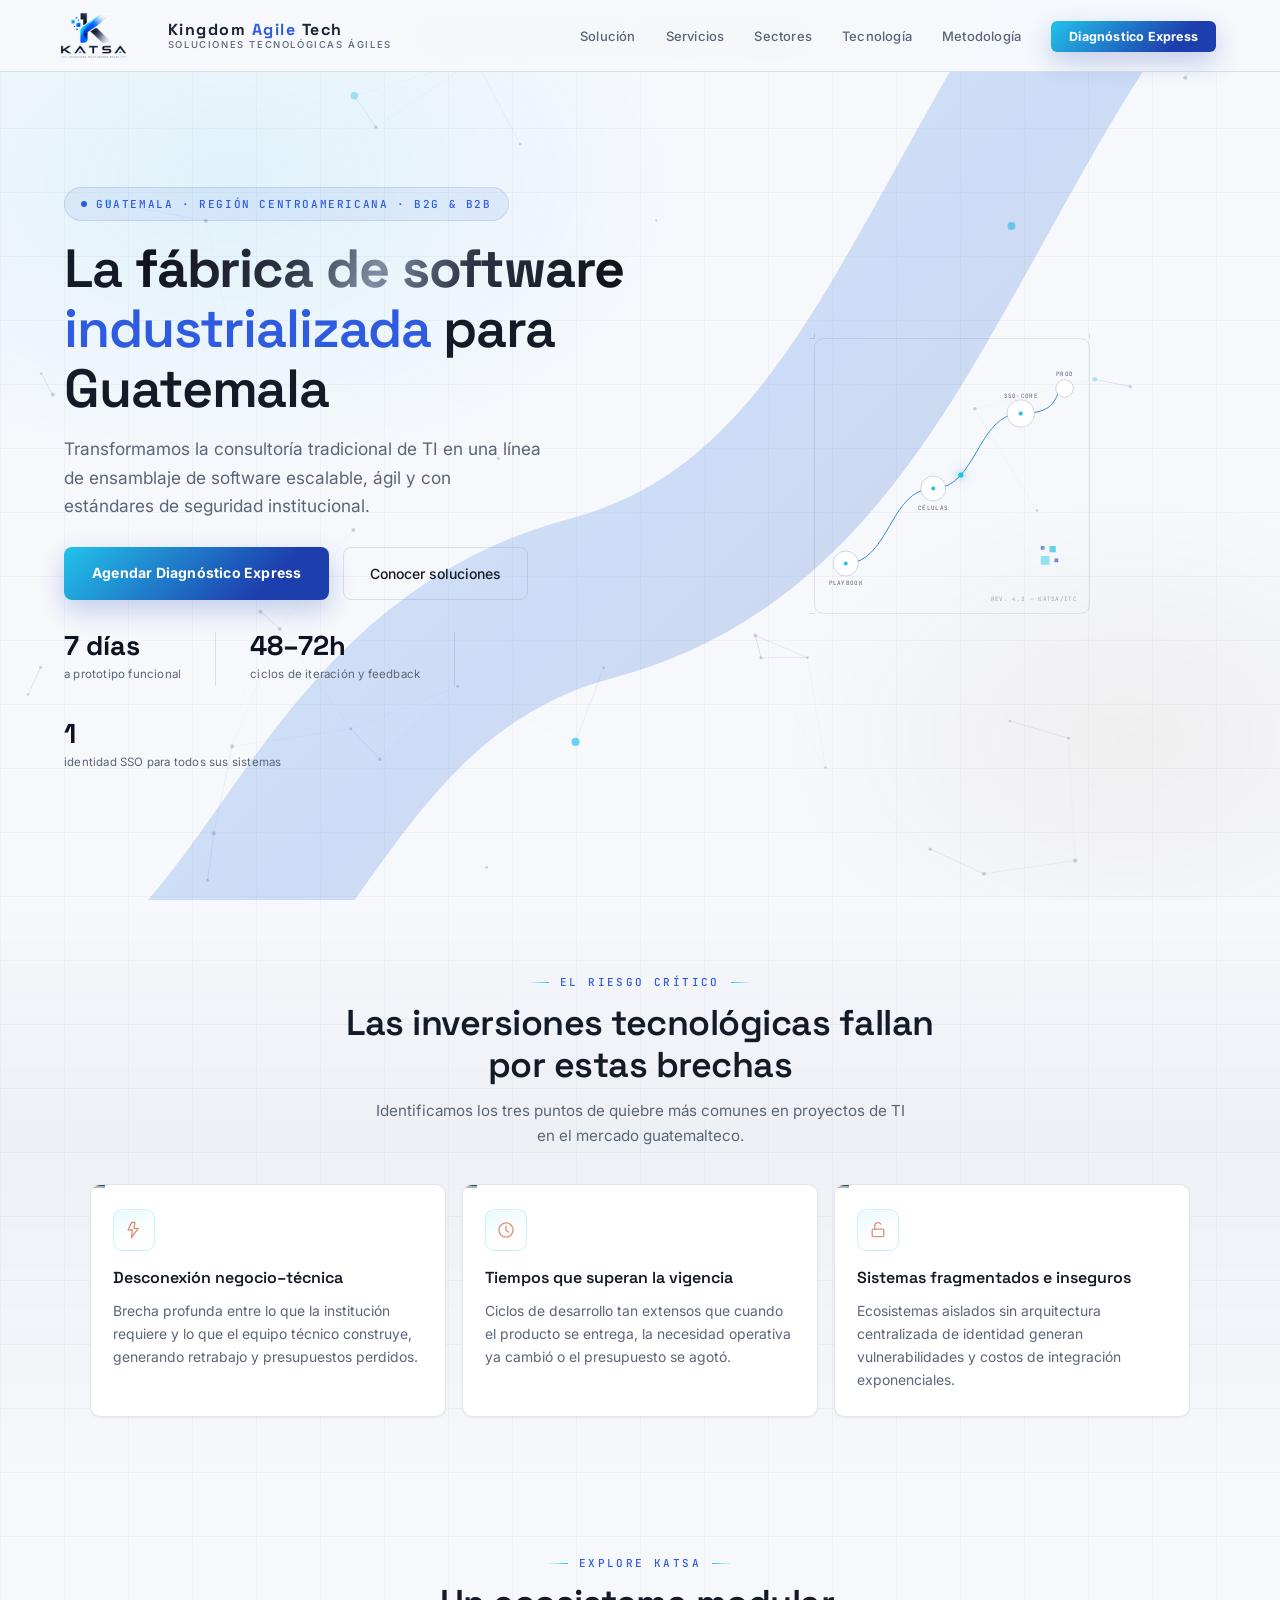
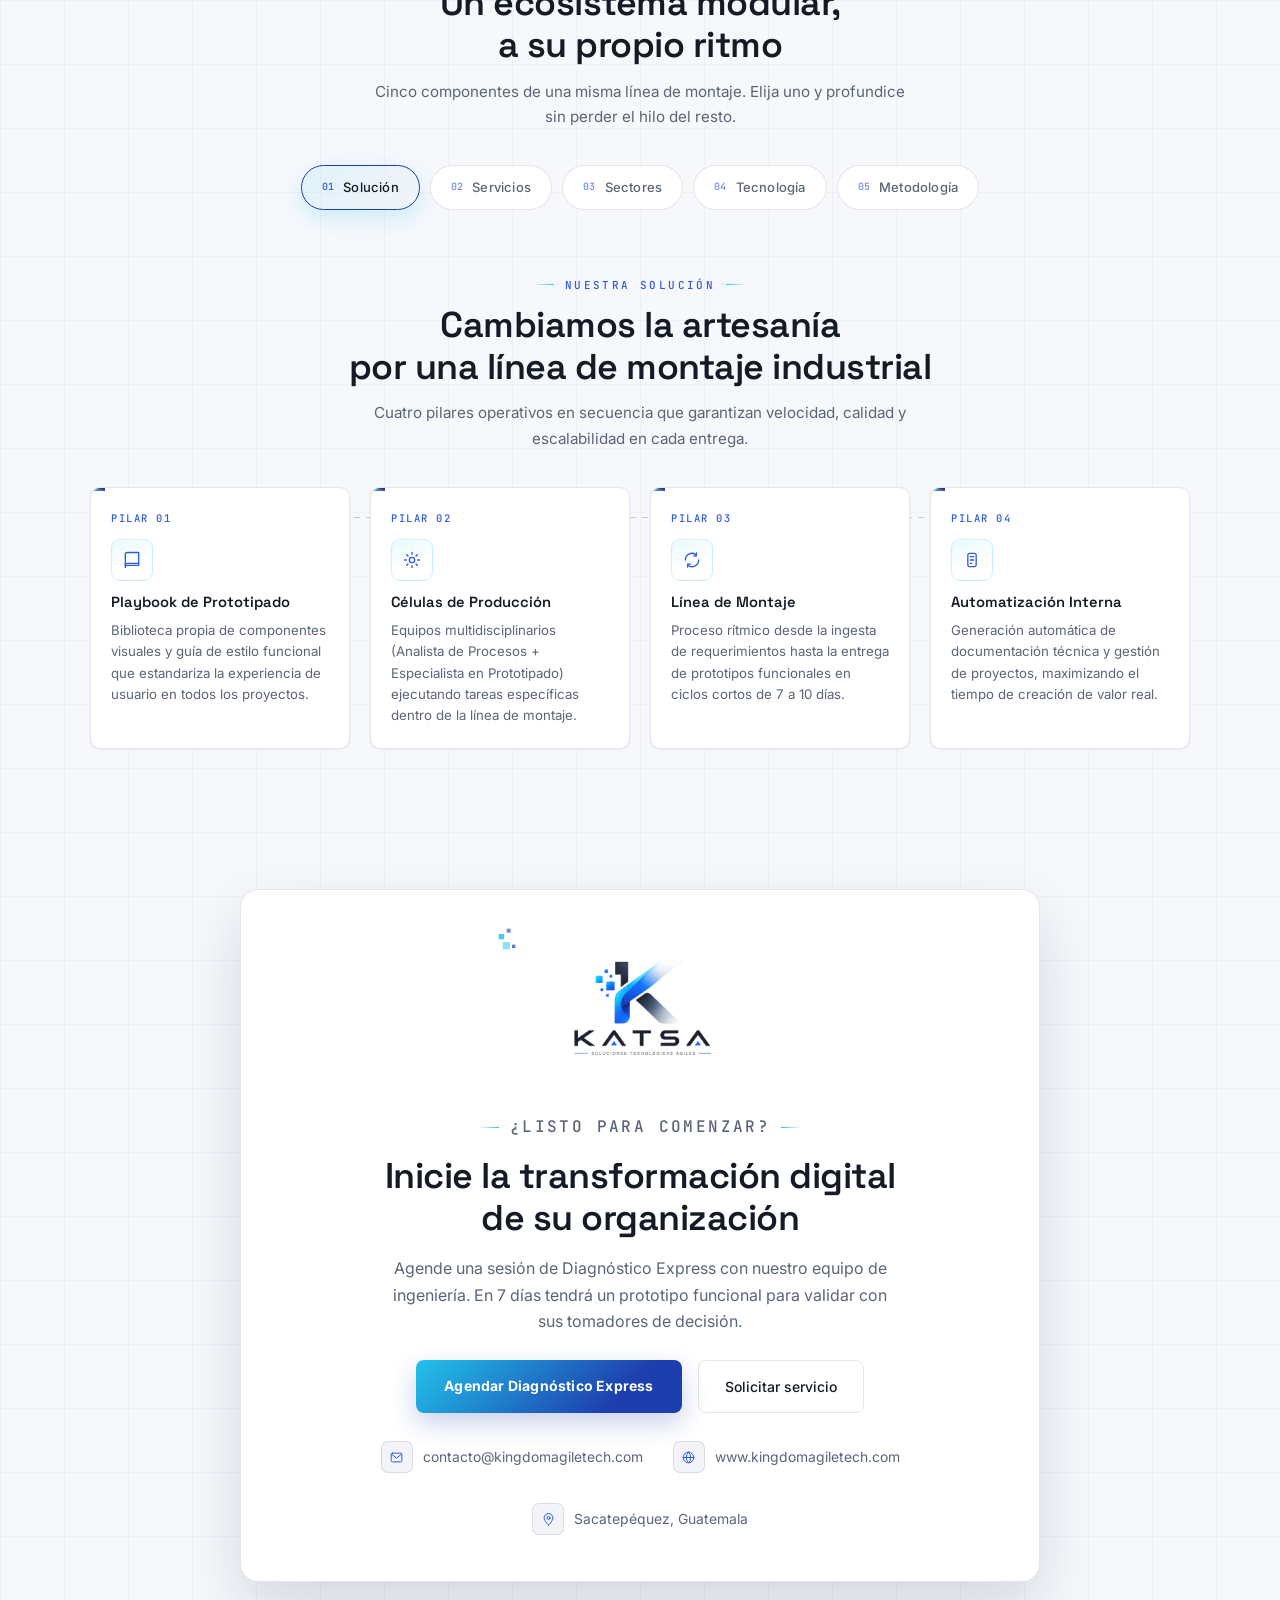
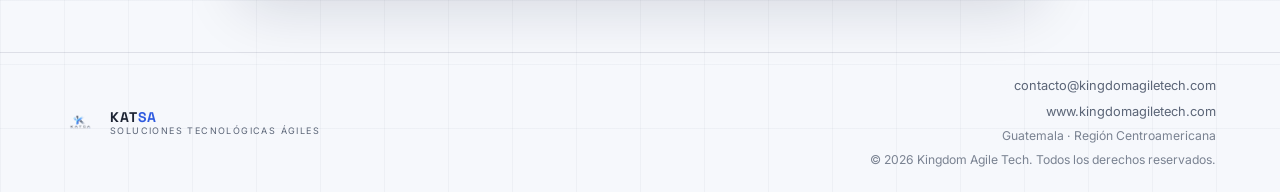
==== files (3)/index.html @ fbbf63da "Add files via upload" ====
<!DOCTYPE html>
<html lang="es">
<head>
  <meta charset="UTF-8" />
  <meta name="viewport" content="width=device-width, initial-scale=1.0" />
  <title>KATSA — Soluciones Tecnológicas Ágiles · Guatemala</title>
  <link rel="preconnect" href="https://fonts.googleapis.com" />
  <link rel="preconnect" href="https://fonts.gstatic.com" crossorigin />
  <link href="https://fonts.googleapis.com/css2?family=Space+Grotesk:wght@400;500;600;700&family=Inter:wght@300;400;500;600&family=JetBrains+Mono:wght@400;500&display=swap" rel="stylesheet" />
  <link rel="stylesheet" href="styles.css" />
</head>
<body>

<!-- ── FONDO ANIMADO (circuito / línea de montaje) ── -->
<canvas id="bg-canvas" aria-hidden="true"></canvas>
<div class="grid-spotlight" id="gridSpotlight" aria-hidden="true"></div>

<!-- ── NAV ── -->
<nav>
  <a href="#hero" class="logo-link">
    <img class="logo-img" src="Logo.png"alt="Logo KATSA">
    <div class="logo-text-block">
      <span class="logo-name">Kingdom <span>Agile </span>Tech </span></span>
      <span class="logo-sub">Soluciones Tecnológicas Ágiles</span>
    </div>
  </a>
  <button class="nav-burger" id="navBurger" aria-label="Abrir menú" aria-expanded="false" aria-controls="navList">
    <span></span><span></span><span></span>
  </button>
  <ul id="navList">
    <li><a href="#solucion" class="js-tab-link" data-panel="solucion">Solución</a></li>
    <li><a href="#servicios" class="js-tab-link" data-panel="servicios">Servicios</a></li>
    <li><a href="#sectores" class="js-tab-link" data-panel="sectores">Sectores</a></li>
    <li><a href="#tecnologia" class="js-tab-link" data-panel="tecnologia">Tecnología</a></li>
    <li><a href="#metodologia" class="js-tab-link" data-panel="metodologia">Metodología</a></li>
    <li><a href="#contacto" class="nav-cta js-open-schedule">Diagnóstico Express</a></li>
  </ul>
</nav>

<!-- ── HERO ── -->
<section id="hero">
  <svg class="hero-ribbon" viewBox="0 0 900 900" preserveAspectRatio="xMidYMid slice" aria-hidden="true">
    <defs>
      <linearGradient id="ribbonGradHero" x1="0" y1="0" x2="1" y2="1">
        <stop offset="0%" stop-color="#22c3ea"/>
        <stop offset="55%" stop-color="#2f6fe0"/>
        <stop offset="100%" stop-color="#14205c"/>
      </linearGradient>
    </defs>
    <path d="M 60 820 C 230 820 230 590 420 540 C 610 490 630 260 800 80"
          fill="none" stroke="url(#ribbonGradHero)" stroke-width="100" stroke-linecap="round"/>
  </svg>
  <div class="hero-inner">

    <div class="hero-content">
      <div class="hero-eyebrow">Guatemala · Región Centroamericana · B2G &amp; B2B</div>

      <h1>
        La <span class="metal-text silver">fábrica de software</span>
        <span class="accent">industrializada</span> para Guatemala
      </h1>

      <p class="hero-sub">
        Transformamos la consultoría tradicional de TI en una línea de
        ensamblaje de software escalable, ágil y con estándares de
        seguridad institucional.
      </p>

      <div class="hero-actions">
        <a href="#contacto" class="btn-primary js-open-schedule">Agendar Diagnóstico Express</a>
        <a href="#servicios" class="btn-secondary js-tab-link" data-panel="servicios">Conocer soluciones</a>
      </div>

      <div class="hero-stats">
        <div class="stat-item">
          <span class="stat-num">7 días</span>
          <span class="stat-label">a prototipo funcional</span>
        </div>
        <div class="stat-divider"></div>
        <div class="stat-item">
          <span class="stat-num">48–72h</span>
          <span class="stat-label">ciclos de iteración y feedback</span>
        </div>
        <div class="stat-divider"></div>
        <div class="stat-item">
          <span class="stat-num">1</span>
          <span class="stat-label">identidad SSO para todos sus sistemas</span>
        </div>
      </div>
    </div>

    <!-- Diagrama esquemático: línea de montaje, en clave de plano técnico -->
    <div class="hero-diagram" aria-hidden="true">
      <svg viewBox="0 0 480 480">
        <defs>
          <linearGradient id="lineGrad" x1="0" y1="0" x2="1" y2="1">
            <stop offset="0%" stop-color="#22c3ea"/>
            <stop offset="100%" stop-color="#1d3fae"/>
          </linearGradient>
        </defs>

        <rect class="diagram-frame" x="20" y="20" width="440" height="440" rx="14"/>
        <!-- tick marks tipo regla de plano -->
        <g class="diagram-tick">
          <line x1="20" y1="12" x2="20" y2="20"/>
          <line x1="460" y1="12" x2="460" y2="20"/>
          <line x1="12" y1="20" x2="20" y2="20"/>
          <line x1="12" y1="460" x2="20" y2="460"/>
        </g>

        <!-- ruta de ensamblaje -->
        <path class="diagram-path" d="M 70 380 C 140 380, 140 260, 210 260 S 280 140, 350 140 S 400 100, 420 100"/>

        <!-- unidad viajando por la línea de montaje -->
        <circle class="diagram-runner" r="4.2">
          <animateMotion dur="4.5s" repeatCount="indefinite"
            path="M 70 380 C 140 380, 140 260, 210 260 S 280 140, 350 140 S 400 100, 420 100" />
          <animate attributeName="opacity" values="0;1;1;0" keyTimes="0;0.06;0.9;1" dur="4.5s" repeatCount="indefinite" />
        </circle>

        <!-- nodo 1: playbook -->
        <circle class="diagram-node-ring" cx="70" cy="380" r="20"/>
        <circle class="diagram-node-dot pulse-node d1" cx="70" cy="380" r="3.2"/>
        <text class="diagram-label" x="70" y="415" text-anchor="middle">PLAYBOOK</text>

        <!-- nodo 2: células -->
        <circle class="diagram-node-ring" cx="210" cy="260" r="20"/>
        <circle class="diagram-node-dot pulse-node d2" cx="210" cy="260" r="3.2"/>
        <text class="diagram-label" x="210" y="295" text-anchor="middle">CÉLULAS</text>

        <!-- nodo 3: SSO core -->
        <circle class="diagram-node-ring" cx="350" cy="140" r="22"/>
        <circle class="diagram-node-dot pulse-node d3" cx="350" cy="140" r="3.4"/>
        <text class="diagram-label" x="350" y="115" text-anchor="middle">SSO-CORE</text>

        <!-- nodo 4: producción -->
        <circle class="diagram-node-ring" cx="420" cy="100" r="14"/>
        <text class="diagram-label" x="420" y="80" text-anchor="middle">PROD</text>

        <!-- micro grid de puntos, eco del logo -->
        <g>
          <rect x="382" y="352" width="6" height="6" fill="#1d3fae" opacity="0.55"/>
          <rect x="396" y="352" width="10" height="10" fill="#22c3ea" opacity="0.7"/>
          <rect x="382" y="368" width="14" height="14" fill="#22c3ea" opacity="0.45"/>
          <rect x="404" y="372" width="6" height="6" fill="#1d3fae" opacity="0.6"/>
        </g>

        <text class="diagram-label" x="440" y="440" text-anchor="end" style="opacity:.55">REV. 4.2 — KATSA/ITC</text>
      </svg>
    </div>

  </div>
</section>

<!-- ── PROBLEMA ── -->
<section id="problema">
  <div class="section-header">
    <p class="eyebrow">El Riesgo Crítico</p>
    <h2>Las inversiones tecnológicas fallan<br />por estas brechas</h2>
    <p class="section-desc">Identificamos los tres puntos de quiebre más comunes en proyectos de TI en el mercado guatemalteco.</p>
  </div>
  <div class="problems-grid">
    <div class="problem-card blueprint">
      <div class="icon-chip tone-alert">
        <svg viewBox="0 0 24 24" stroke-width="1.6" stroke-linecap="round" stroke-linejoin="round"><path d="M9 3 5 12h5l-1 9 8-11h-5l1-7Z"/></svg>
      </div>
      <h3>Desconexión negocio–técnica</h3>
      <p>Brecha profunda entre lo que la institución requiere y lo que el equipo técnico construye, generando retrabajo y presupuestos perdidos.</p>
    </div>
    <div class="problem-card blueprint">
      <div class="icon-chip tone-alert">
        <svg viewBox="0 0 24 24" stroke-width="1.6" stroke-linecap="round" stroke-linejoin="round"><circle cx="12" cy="12" r="8.5"/><path d="M12 7.5v5l3.2 2"/></svg>
      </div>
      <h3>Tiempos que superan la vigencia</h3>
      <p>Ciclos de desarrollo tan extensos que cuando el producto se entrega, la necesidad operativa ya cambió o el presupuesto se agotó.</p>
    </div>
    <div class="problem-card blueprint">
      <div class="icon-chip tone-alert">
        <svg viewBox="0 0 24 24" stroke-width="1.6" stroke-linecap="round" stroke-linejoin="round"><rect x="5" y="11" width="14" height="9" rx="1.6"/><path d="M8 11V7.5A4 4 0 0 1 15.3 5"/></svg>
      </div>
      <h3>Sistemas fragmentados e inseguros</h3>
      <p>Ecosistemas aislados sin arquitectura centralizada de identidad generan vulnerabilidades y costos de integración exponenciales.</p>
    </div>
  </div>
</section>

<!-- ── EXPLORAR (sistema de pestañas) ── -->
<section id="explorar" class="tabs-wrapper">
  <div class="section-header">
    <p class="eyebrow">Explore KATSA</p>
    <h2>Un ecosistema modular,<br />a su propio ritmo</h2>
    <p class="section-desc">Cinco componentes de una misma línea de montaje. Elija uno y profundice sin perder el hilo del resto.</p>
  </div>

  <div class="tabs-nav" role="tablist" aria-label="Secciones de la solución">
    <button class="tab-btn is-active" role="tab" aria-selected="true" aria-controls="solucion" data-panel="solucion">
      <span class="tab-btn-index">01</span>Solución
    </button>
    <button class="tab-btn" role="tab" aria-selected="false" aria-controls="servicios" data-panel="servicios">
      <span class="tab-btn-index">02</span>Servicios
    </button>
    <button class="tab-btn" role="tab" aria-selected="false" aria-controls="sectores" data-panel="sectores">
      <span class="tab-btn-index">03</span>Sectores
    </button>
    <button class="tab-btn" role="tab" aria-selected="false" aria-controls="tecnologia" data-panel="tecnologia">
      <span class="tab-btn-index">04</span>Tecnología
    </button>
    <button class="tab-btn" role="tab" aria-selected="false" aria-controls="metodologia" data-panel="metodologia">
      <span class="tab-btn-index">05</span>Metodología
    </button>
  </div>

  <div class="build-bar" id="buildBar" aria-hidden="true"><span></span></div>

  <div class="tabs-panels">

  <!-- ── SOLUCIÓN ── -->
  <div id="solucion" class="tab-panel is-active" role="tabpanel" aria-labelledby="solucion" tabindex="0">
  <div class="section-header">
    <p class="eyebrow">Nuestra Solución</p>
    <h2>Cambiamos la artesanía<br />por una línea de montaje industrial</h2>
    <p class="section-desc">Cuatro pilares operativos en secuencia que garantizan velocidad, calidad y escalabilidad en cada entrega.</p>
  </div>
  <div class="assembly-container">
    <div class="assembly-track">
      <div class="pillar-card blueprint stagger-card">
        <div class="pillar-num">Pilar 01</div>
        <div class="icon-chip">
          <svg viewBox="0 0 24 24" stroke-width="1.6" stroke-linecap="round" stroke-linejoin="round"><path d="M4 5.5A2.5 2.5 0 0 1 6.5 3H20v15.5H6.5A2.5 2.5 0 0 0 4 21V5.5Z"/><path d="M4 18.5A2.5 2.5 0 0 1 6.5 16H20"/></svg>
        </div>
        <h3>Playbook de Prototipado</h3>
        <p>Biblioteca propia de componentes visuales y guía de estilo funcional que estandariza la experiencia de usuario en todos los proyectos.</p>
      </div>
      <div class="pillar-card blueprint stagger-card">
        <div class="pillar-num">Pilar 02</div>
        <div class="icon-chip">
          <svg viewBox="0 0 24 24" stroke-width="1.6" stroke-linecap="round" stroke-linejoin="round"><circle cx="12" cy="12" r="3.2"/><path d="M12 3v2.2M12 18.8V21M21 12h-2.2M5.2 12H3M18.4 5.6l-1.55 1.55M7.15 16.85 5.6 18.4M18.4 18.4l-1.55-1.55M7.15 7.15 5.6 5.6"/></svg>
        </div>
        <h3>Células de Producción</h3>
        <p>Equipos multidisciplinarios (Analista de Procesos + Especialista en Prototipado) ejecutando tareas específicas dentro de la línea de montaje.</p>
      </div>
      <div class="pillar-card blueprint stagger-card">
        <div class="pillar-num">Pilar 03</div>
        <div class="icon-chip">
          <svg viewBox="0 0 24 24" stroke-width="1.6" stroke-linecap="round" stroke-linejoin="round"><path d="M4 12a8 8 0 0 1 13.3-6M20 12a8 8 0 0 1-13.3 6"/><path d="M17.3 3.5v3.5H14M6.7 20.5V17H10"/></svg>
        </div>
        <h3>Línea de Montaje</h3>
        <p>Proceso rítmico desde la ingesta de requerimientos hasta la entrega de prototipos funcionales en ciclos cortos de 7 a 10 días.</p>
      </div>
      <div class="pillar-card blueprint stagger-card">
        <div class="pillar-num">Pilar 04</div>
        <div class="icon-chip">
          <svg viewBox="0 0 24 24" stroke-width="1.6" stroke-linecap="round" stroke-linejoin="round"><rect x="7" y="4" width="10" height="16" rx="2"/><path d="M10 8h4M10 12h4M10 16h1.5"/></svg>
        </div>
        <h3>Automatización Interna</h3>
        <p>Generación automática de documentación técnica y gestión de proyectos, maximizando el tiempo de creación de valor real.</p>
      </div>
    </div>
  </div>
  </div><!-- /#solucion -->

  <!-- ── SERVICIOS ── -->
  <div id="servicios" class="tab-panel" role="tabpanel" aria-labelledby="servicios" tabindex="0" hidden>
  <div class="section-header">
    <p class="eyebrow">Catálogo MVP</p>
    <h2>Servicios modulares<br />listos para desplegar</h2>
    <p class="section-desc">Cuatro ofertas de alto impacto, diseñadas para generar valor medible desde la primera semana de colaboración.</p>
  </div>
  <div class="services-grid">
    <div class="service-card blueprint stagger-card">
      <div class="icon-chip">
        <svg viewBox="0 0 24 24" stroke-width="1.6" stroke-linecap="round" stroke-linejoin="round"><circle cx="12" cy="12" r="8.5"/><circle cx="12" cy="12" r="4.2"/><circle cx="12" cy="12" r=".6" fill="currentColor"/></svg>
      </div>
      <h3>Diagnóstico Express</h3>
      <p>Prototipo interactivo y clicable en una semana para validación de stakeholders, antes de comprometer presupuestos significativos.</p>
      <span class="service-tag">7 días</span>
    </div>
    <div class="service-card blueprint stagger-card">
      <div class="icon-chip">
        <svg viewBox="0 0 24 24" stroke-width="1.6" stroke-linecap="round" stroke-linejoin="round"><path d="M4 7h11l-2.5-2.5M4 7l2.5 2.5"/><path d="M20 17H9l2.5 2.5M20 17l-2.5-2.5"/></svg>
      </div>
      <h3>Automatización de Flujos</h3>
      <p>Digitalización de procesos críticos de aprobación y captura de datos. Web y Móvil con capacidad Offline-first para entornos de conectividad limitada.</p>
      <span class="service-tag">Web &amp; Móvil</span>
    </div>
    <div class="service-card blueprint stagger-card">
      <div class="icon-chip">
        <svg viewBox="0 0 24 24" stroke-width="1.6" stroke-linecap="round" stroke-linejoin="round"><rect x="5" y="11" width="14" height="9" rx="1.6"/><path d="M8 11V7.5a4 4 0 0 1 8 0V11"/></svg>
      </div>
      <h3>SSO-as-a-Service</h3>
      <p>Infraestructura de identidad centralizada mediante Keycloak u OpenIddict. Un único punto de autenticación para todos sus sistemas y aplicaciones.</p>
      <span class="service-tag">Seguridad</span>
    </div>
    <div class="service-card blueprint stagger-card">
      <div class="icon-chip">
        <svg viewBox="0 0 24 24" stroke-width="1.6" stroke-linecap="round" stroke-linejoin="round"><path d="M4 20V10l8-5 8 5v10"/><path d="M4 20h16M9 20v-6h6v6"/></svg>
      </div>
      <h3>Células de Desarrollo Continuo</h3>
      <p>El brazo de innovación externo de su organización. Equipos dedicados para evolución tecnológica continua, sin la carga de nómina fija de IT.</p>
      <span class="service-tag">Suscripción</span>
    </div>
  </div>
  </div><!-- /#servicios -->

  <!-- ── SECTORES ── -->
  <div id="sectores" class="tab-panel" role="tabpanel" aria-labelledby="sectores" tabindex="0" hidden>
  <div class="section-header">
    <p class="eyebrow">Adaptabilidad Estratégica</p>
    <h2>Soluciones B2G y B2B</h2>
    <p class="section-desc">Dos modelos diferenciados para atender con precisión las necesidades del sector gobierno y del sector privado.</p>
  </div>
  <div class="sectores-grid">
    <div class="sector-card gobierno blueprint stagger-card">
      <div class="sector-label">Sector Gobierno · B2G</div>
      <h3>Modernización institucional y transparencia</h3>
      <div class="sector-item"><div class="sector-dot"></div><div><strong>Enfoque</strong><span>Transparencia, auditabilidad y solidez institucional en cada entregable.</span></div></div>
      <div class="sector-item"><div class="sector-dot"></div><div><strong>Entregables</strong><span>Formulación técnica de TDRs y proyectos cerrados que superan auditorías.</span></div></div>
      <div class="sector-item"><div class="sector-dot"></div><div><strong>Garantía</strong><span>Trazabilidad completa e independencia de sistemas legados.</span></div></div>
      <div class="sector-item"><div class="sector-dot"></div><div><strong>Impacto</strong><span>Reducción de riesgos de auditoría y certeza en la ejecución presupuestaria.</span></div></div>
    </div>
    <div class="sector-card privado blueprint stagger-card">
      <div class="sector-label">Sector Privado · B2B</div>
      <h3>Eficiencia operativa y retorno de inversión</h3>
      <div class="sector-item"><div class="sector-dot"></div><div><strong>Enfoque</strong><span>ROI medible, velocidad de entrega y eficiencia operativa continua.</span></div></div>
      <div class="sector-item"><div class="sector-dot"></div><div><strong>Modelo</strong><span>Suscripción mensual que actúa como brazo de innovación tecnológica externa.</span></div></div>
      <div class="sector-item"><div class="sector-dot"></div><div><strong>Garantía</strong><span>Iteraciones y feedback continuo cada 48 a 72 horas.</span></div></div>
      <div class="sector-item"><div class="sector-dot"></div><div><strong>Impacto</strong><span>Automatización constante de procesos críticos sin carga de IT interno.</span></div></div>
    </div>
  </div>
  </div><!-- /#sectores -->

  <!-- ── TECNOLOGÍA ── -->
  <div id="tecnologia" class="tab-panel" role="tabpanel" aria-labelledby="tecnologia" tabindex="0" hidden>
  <div class="tech-wrapper">
    <div class="tech-content stagger-card">
      <p class="eyebrow">Diferenciador Técnico</p>
      <h2>Seguridad e identidad<br />de nivel institucional</h2>
      <p>Dominio especializado en <strong>Keycloak</strong> y <strong>OpenIddict</strong> para orquestar arquitecturas de autenticación y autorización unificadas. Integramos ecosistemas fragmentados bajo un único punto de control.</p>
      <div class="tech-features">
        <div class="tech-feature stagger-card">
          <div class="tech-feature-icon"><svg viewBox="0 0 24 24" stroke-width="1.6" stroke-linecap="round" stroke-linejoin="round"><path d="M12 3 4.5 6v6c0 5 3.2 8.3 7.5 9 4.3-.7 7.5-4 7.5-9V6L12 3Z"/></svg></div>
          <div class="tech-feature-text"><strong>Single Sign-On Centralizado</strong><span>Un usuario, una identidad para todos los sistemas de su organización.</span></div>
        </div>
        <div class="tech-feature stagger-card">
          <div class="tech-feature-icon"><svg viewBox="0 0 24 24" stroke-width="1.6" stroke-linecap="round" stroke-linejoin="round"><path d="M7 3.5h10v17H7z"/><path d="M9.5 3.5V2h5v1.5M9 9l2 2 4-4"/></svg></div>
          <div class="tech-feature-text"><strong>Cumplimiento normativo</strong><span>Arquitecturas que cumplen con normas de ciberseguridad del sector público guatemalteco.</span></div>
        </div>
        <div class="tech-feature stagger-card">
          <div class="tech-feature-icon"><svg viewBox="0 0 24 24" stroke-width="1.6" stroke-linecap="round" stroke-linejoin="round"><path d="M9 7 4 12l5 5M15 7l5 5-5 5"/></svg></div>
          <div class="tech-feature-text"><strong>Integración de sistemas legados</strong><span>Conectamos sus aplicaciones existentes sin migración completa.</span></div>
        </div>
        <div class="tech-feature stagger-card">
          <div class="tech-feature-icon"><svg viewBox="0 0 24 24" stroke-width="1.6" stroke-linecap="round" stroke-linejoin="round"><path d="M4 20V4M4 20h16"/><rect x="7" y="12" width="3" height="8"/><rect x="12.5" y="8" width="3" height="12"/><rect x="18" y="15" width="3" height="5"/></svg></div>
          <div class="tech-feature-text"><strong>Auditoría y trazabilidad</strong><span>Registro completo de accesos para reportes institucionales y de cumplimiento.</span></div>
        </div>
      </div>
    </div>
    <div class="sso-diagram stagger-card">
      <div class="sso-center">SSO<br />Core</div>
      <div class="sso-nodes">
        <div class="sso-node"><div class="sso-node-dot"></div>Portal Web</div>
        <div class="sso-node"><div class="sso-node-dot"></div>App Móvil</div>
        <div class="sso-node" style="--dot-color:var(--bronze)"><div class="sso-node-dot" style="background:var(--bronze)"></div>Sistema ERP</div>
        <div class="sso-node"><div class="sso-node-dot"></div>API Interna</div>
        <div class="sso-node"><div class="sso-node-dot" style="background:var(--bronze)"></div>Gov Services</div>
        <div class="sso-node"><div class="sso-node-dot"></div>Reportería</div>
      </div>
    </div>
  </div>
  </div>

  <!-- ── METODOLOGÍA (roadmap) ── -->
  <div id="metodologia" class="tab-panel" role="tabpanel" aria-labelledby="metodologia" tabindex="0" hidden>
  <div class="section-header">
    <p class="eyebrow">Metodología de Acompañamiento</p>
    <h2>De la visión al despliegue<br />en tres fases auditables</h2>
    <p class="section-desc">Cada fase entrega artefactos concretos y verificables. Su organización siempre sabe en qué punto estamos.</p>
  </div>
  <div class="roadmap-track">
    <div class="phase-card blueprint stagger-card">
      <div class="phase-num">1</div>
      <h3>Cimentación</h3>
      <ul>
        <li>Definición de arquitectura base</li>
        <li>Playbook v1.0</li>
        <li>Prototipo funcional inicial</li>
        <li>Configuración SSO Core</li>
      </ul>
    </div>
    <div class="phase-card blueprint stagger-card">
      <div class="phase-num">2</div>
      <h3>Ejecución Ágil</h3>
      <ul>
        <li>Sprints de 2 semanas</li>
        <li>Entregables funcionales auditables</li>
        <li>Iteraciones cada 48–72 horas</li>
        <li>Validación con stakeholders</li>
      </ul>
    </div>
    <div class="phase-card blueprint stagger-card">
      <div class="phase-num">3</div>
      <h3>Estabilización y Despliegue</h3>
      <ul>
        <li>Pruebas QA certificadas</li>
        <li>Documentación técnica de TDRs</li>
        <li>Pase a producción supervisado</li>
        <li>Transferencia de conocimiento</li>
      </ul>
    </div>
  </div>
  </div><!-- /#metodologia -->

  </div><!-- /.tabs-panels -->
</section><!-- /#explorar -->

<!-- ── CTA ── -->
<section id="contacto">
  <div class="cta-box blueprint">
    <div class="cta-logo-wrap">
      <img class="cta-logo" src="Logo.png" alt="KATSA" />
      <svg class="cta-pixels" viewBox="0 0 60 60" aria-hidden="true">
        <rect x="4" y="18" width="8" height="8" fill="#22c3ea" opacity="0.85"/>
        <rect x="16" y="10" width="6" height="6" fill="#1d3fae" opacity="0.6"/>
        <rect x="10" y="30" width="11" height="11" fill="#22c3ea" opacity="0.5"/>
        <rect x="24" y="34" width="5" height="5" fill="#1d3fae" opacity="0.7"/>
      </svg>
    </div>
    <p class="eyebrow" style="margin-bottom:14px;">¿Listo para comenzar?</p>
    <h2>Inicie la transformación digital<br />de su organización</h2>
    <p>Agende una sesión de Diagnóstico Express con nuestro equipo de ingeniería. En 7 días tendrá un prototipo funcional para validar con sus tomadores de decisión.</p>
    <div class="cta-actions">
      <a href="#contacto" class="btn-primary js-open-schedule">Agendar Diagnóstico Express</a>
      <a href="#contacto" class="btn-secondary js-open-schedule">Solicitar servicio</a>
    </div>
    <div class="contact-info">
      <div class="contact-item">
        <div class="contact-icon"><svg viewBox="0 0 24 24" stroke-width="1.6" stroke-linecap="round" stroke-linejoin="round"><rect x="3.5" y="5" width="17" height="14" rx="2"/><path d="m4 6.5 8 6.5 8-6.5"/></svg></div>
        <a href="mailto:contacto@kingdomagiletech.com">contacto@kingdomagiletech.com</a>
      </div>
      <div class="contact-item">
        <div class="contact-icon"><svg viewBox="0 0 24 24" stroke-width="1.6" stroke-linecap="round" stroke-linejoin="round"><circle cx="12" cy="12" r="8.5"/><path d="M3.5 12h17M12 3.5c2.2 2.3 3.4 5.3 3.4 8.5s-1.2 6.2-3.4 8.5c-2.2-2.3-3.4-5.3-3.4-8.5S9.8 5.8 12 3.5Z"/></svg></div>
        <a href="https://www.kingdomagiletech.com" target="_blank">www.kingdomagiletech.com</a>
      </div>
      <div class="contact-item">
        <div class="contact-icon"><svg viewBox="0 0 24 24" stroke-width="1.6" stroke-linecap="round" stroke-linejoin="round"><path d="M12 21s7-6.4 7-11.5A7 7 0 0 0 5 9.5C5 14.6 12 21 12 21Z"/><circle cx="12" cy="9.5" r="2.4"/></svg></div>
        <span>Sacatepéquez, Guatemala</span>
      </div>
    </div>
  </div>
</section>

<!-- ── SERVICE SCHEDULING MODAL ── -->
<div class="schedule-modal" id="scheduleModal" aria-hidden="true">
  <div class="schedule-dialog" role="dialog" aria-modal="true" aria-labelledby="scheduleTitle">
    <button type="button" class="schedule-close" id="scheduleClose" aria-label="Cerrar formulario">&times;</button>

    <div class="schedule-kicker">Agendamiento de servicio</div>
    <h2 id="scheduleTitle">Programe una sesión con KATSA</h2>
    <p class="schedule-subtitle">Complete sus datos, seleccione el servicio que necesita y el día y hora de su preferencia.</p>

    <form id="scheduleForm">
      <div class="schedule-grid">
        <div class="schedule-field full">
          <label for="scheduleName">Nombre completo</label>
          <input type="text" id="scheduleName" name="name" placeholder="Ej. Juan Pérez" autocomplete="name" required>
        </div>

        <div class="schedule-field">
          <label for="scheduleEmail">Correo electrónico</label>
          <input type="email" id="scheduleEmail" name="email" placeholder="nombre@empresa.com" autocomplete="email" required>
        </div>

        <div class="schedule-field">
          <label for="schedulePhone">Número de teléfono</label>
          <input type="tel" id="schedulePhone" name="phone" placeholder="+502 0000-0000" autocomplete="tel" required>
        </div>

        <div class="schedule-field full">
          <label for="scheduleService">Servicio requerido</label>
          <select id="scheduleService" name="service" required>
            <option value="" selected disabled>Seleccione un servicio</option>
            <option value="Diagnóstico Express">Diagnóstico Express</option>
            <option value="Automatización de Flujos">Automatización de Flujos</option>
            <option value="SSO-as-a-Service">SSO-as-a-Service</option>
            <option value="Células de Desarrollo Continuo">Células de Desarrollo Continuo</option>
          </select>
        </div>

        <div class="schedule-field">
          <label for="scheduleDate">Fecha del servicio</label>
          <input type="date" id="scheduleDate" name="date" required>
        </div>

        <div class="schedule-field">
          <label for="scheduleTime">Hora preferida</label>
          <input type="time" id="scheduleTime" name="time" min="08:00" max="18:00" required>
        </div>
      </div>

      <div class="schedule-note">Horario de referencia: lunes a viernes, de 8:00 a. m. a 6:00 p. m. La solicitud queda sujeta a confirmación del equipo.</div>

      <div class="schedule-actions">
        <button type="button" class="schedule-cancel" id="scheduleCancel">Cancelar</button>
        <button type="submit" class="schedule-submit">Solicitar agendamiento</button>
      </div>

      <div class="schedule-success" id="scheduleSuccess" role="status"></div>
    </form>
  </div>
</div>


<!-- ── FOOTER ── -->
<footer>
  <div class="footer-left">
    <img class="footer-logo" src="Logo.png" alt="KATSA" />
    <div class="footer-text">
      <span class="footer-name">KAT<span>SA</span></span>
      <span class="footer-sub">Soluciones Tecnológicas Ágiles</span>
    </div>
  </div>
  <div class="footer-center">
    <nav class="footer-nav">
      <a href="#solucion" class="js-tab-link" data-panel="solucion">Solución</a>
      <a href="#servicios" class="js-tab-link" data-panel="servicios">Servicios</a>
      <a href="#sectores" class="js-tab-link" data-panel="sectores">Sectores</a>
      <a href="#tecnologia" class="js-tab-link" data-panel="tecnologia">Tecnología</a>
      <a href="#metodologia" class="js-tab-link" data-panel="metodologia">Metodología</a>
    </nav>
  </div>
  <div class="footer-right">
    <a href="mailto:contacto@kingdomagiletech.com">contacto@kingdomagiletech.com</a>
    <a href="https://www.kingdomagiletech.com" target="_blank">www.kingdomagiletech.com</a>
    <p>Guatemala · Región Centroamericana</p>
    <p>&copy; 2026 Kingdom Agile Tech. Todos los derechos reservados.</p>
  </div>
</footer>

<script>
(function () {
  const modal = document.getElementById('scheduleModal');
  const form = document.getElementById('scheduleForm');
  const closeBtn = document.getElementById('scheduleClose');
  const cancelBtn = document.getElementById('scheduleCancel');
  const success = document.getElementById('scheduleSuccess');
  const dateInput = document.getElementById('scheduleDate');
  const openButtons = document.querySelectorAll('.js-open-schedule');

  if (!modal || !form) return;

  function todayISO() {
    const now = new Date();
    const offset = now.getTimezoneOffset();
    return new Date(now.getTime() - offset * 60000).toISOString().slice(0, 10);
  }

  dateInput.min = todayISO();

  function openModal() {
    modal.classList.add('is-open');
    modal.setAttribute('aria-hidden', 'false');
    document.body.classList.add('modal-open');
    success.style.display = 'none';
    success.innerHTML = '';
    setTimeout(() => document.getElementById('scheduleName').focus(), 50);
  }

  function closeModal() {
    modal.classList.remove('is-open');
    modal.setAttribute('aria-hidden', 'true');
    document.body.classList.remove('modal-open');
  }

  openButtons.forEach(button => {
    button.addEventListener('click', function (event) {
      event.preventDefault();
      openModal();
    });
  });

  closeBtn.addEventListener('click', closeModal);
  cancelBtn.addEventListener('click', closeModal);

  modal.addEventListener('click', function (event) {
    if (event.target === modal) closeModal();
  });

  document.addEventListener('keydown', function (event) {
    if (event.key === 'Escape' && modal.classList.contains('is-open')) closeModal();
  });

  form.addEventListener('submit', function (event) {
    event.preventDefault();
    if (!form.checkValidity()) { form.reportValidity(); return; }

    const data = new FormData(form);
    const name = data.get('name');
    const service = data.get('service');
    const date = new Date(data.get('date') + 'T00:00:00');
    const formattedDate = date.toLocaleDateString('es-GT', {
      weekday: 'long', year: 'numeric', month: 'long', day: 'numeric'
    });

    success.innerHTML = '<strong>Solicitud recibida.</strong><br>' +
      'Gracias, ' + name + '. Registramos su solicitud para <strong>' + service +
      '</strong> el <strong>' + formattedDate + '</strong> a las <strong>' +
      data.get('time') + '</strong>. El equipo deberá confirmar la disponibilidad.';
    success.style.display = 'block';
    form.reset();
    dateInput.min = todayISO();
  });
})();
</script>

<!-- ── SISTEMA DE PESTAÑAS ── -->
<script>
(function () {
  const panels   = document.querySelectorAll('.tab-panel');
  const tabBtns  = document.querySelectorAll('.tabs-nav .tab-btn');
  const tabLinks = document.querySelectorAll('.js-tab-link');
  const explorar = document.getElementById('explorar');
  const burger   = document.getElementById('navBurger');
  const navList  = document.getElementById('navList');
  const buildBar = document.getElementById('buildBar');

  const validPanels = new Set(Array.from(panels).map(p => p.id));
  let firstRun = true;

  function activate(panelId, opts) {
    opts = opts || {};
    if (!validPanels.has(panelId)) return;

    panels.forEach(panel => {
      const isTarget = panel.id === panelId;
      panel.hidden = !isTarget;
      panel.classList.toggle('is-active', isTarget);
    });

    tabBtns.forEach(btn => {
      const isTarget = btn.dataset.panel === panelId;
      btn.classList.toggle('is-active', isTarget);
      btn.setAttribute('aria-selected', isTarget ? 'true' : 'false');
    });

    tabLinks.forEach(link => link.classList.toggle('is-active', link.dataset.panel === panelId));

    if (history.replaceState) {
      history.replaceState(null, '', '#' + panelId);
    }

    if (buildBar && !firstRun) {
      buildBar.classList.remove('is-running');
      void buildBar.offsetWidth; // reflow para reiniciar la animación
      buildBar.classList.add('is-running');
      setTimeout(() => buildBar.classList.remove('is-running'), 600);
    }
    firstRun = false;

    if (opts.scroll !== false && explorar) {
      const navH = 90;
      const top = explorar.getBoundingClientRect().top + window.pageYOffset - navH;
      window.scrollTo({ top, behavior: 'smooth' });
    }

    if (navList && navList.classList.contains('is-open')) closeMenu();
  }

  tabBtns.forEach(btn => {
    btn.addEventListener('click', () => activate(btn.dataset.panel, { scroll: false }));
  });

  tabLinks.forEach(link => {
    link.addEventListener('click', (e) => {
      e.preventDefault();
      activate(link.dataset.panel);
    });
  });

  // deep-link inicial (ej. sitio.com/#servicios)
  const initial = (location.hash || '').replace('#', '');
  if (validPanels.has(initial)) activate(initial, { scroll: false });

  // ── menú móvil ──
  function openMenu() {
    navList.classList.add('is-open');
    burger.setAttribute('aria-expanded', 'true');
  }
  function closeMenu() {
    navList.classList.remove('is-open');
    burger.setAttribute('aria-expanded', 'false');
  }
  if (burger && navList) {
    burger.addEventListener('click', () => {
      navList.classList.contains('is-open') ? closeMenu() : openMenu();
    });
    navList.querySelectorAll('a').forEach(a => a.addEventListener('click', () => {
      if (!a.classList.contains('js-tab-link')) closeMenu();
    }));
  }
})();
</script>

<!-- ── SPOTLIGHT DE CURSOR SOBRE LA GRILLA ── -->
<script>
(function () {
  const spot = document.getElementById('gridSpotlight');
  if (!spot) return;
  const canHover = window.matchMedia('(hover: hover) and (pointer: fine)').matches;
  if (!canHover) return;

  let hideT;
  window.addEventListener('mousemove', (e) => {
    spot.style.setProperty('--sx', e.clientX + 'px');
    spot.style.setProperty('--sy', e.clientY + 'px');
    spot.classList.add('is-active');
    clearTimeout(hideT);
    hideT = setTimeout(() => spot.classList.remove('is-active'), 2200);
  }, { passive: true });

  document.addEventListener('mouseleave', () => spot.classList.remove('is-active'));
})();
</script>

<!-- ── FONDO ANIMADO: circuito / línea de montaje ── -->
<script>
(function () {
  const canvas = document.getElementById('bg-canvas');
  if (!canvas) return;
  const ctx = canvas.getContext('2d');
  const reduceMotion = window.matchMedia('(prefers-reduced-motion: reduce)').matches;
  const canParallax = window.matchMedia('(hover: hover) and (pointer: fine)').matches;

  let W, H, DPR;
  let nodes = [];
  let squares = [];
  let packets = [];
  let running = true;
  let rafId = null;

  let targetPX = 0, targetPY = 0, curPX = 0, curPY = 0;

  const CYAN_LIGHT = [34, 195, 234];
  const CYAN       = [29, 63, 174];
  const SILVER     = [92, 106, 138];
  const BRONZE     = [147, 96, 44];

  function rgba(rgb, a) { return 'rgba(' + rgb[0] + ',' + rgb[1] + ',' + rgb[2] + ',' + a + ')'; }
  function lerp(a, b, t) { return a + (b - a) * t; }

  function nodeCount() {
    const area = window.innerWidth * window.innerHeight;
    return Math.max(26, Math.min(70, Math.round(area / 26000)));
  }

  function resize() {
    DPR = Math.min(window.devicePixelRatio || 1, 2);
    W = window.innerWidth;
    H = window.innerHeight;
    canvas.width = W * DPR;
    canvas.height = H * DPR;
    canvas.style.width = W + 'px';
    canvas.style.height = H + 'px';
    ctx.setTransform(DPR, 0, 0, DPR, 0, 0);
  }

  function initNodes() {
    const n = nodeCount();
    nodes = [];
    for (let i = 0; i < n; i++) {
      const isHub = i % 9 === 0;
      nodes.push({
        x: Math.random() * W,
        y: Math.random() * H,
        vx: (Math.random() - 0.5) * 0.14,
        vy: (Math.random() - 0.5) * 0.14,
        r: isHub ? (2.4 + Math.random() * 1.2) : (1.1 + Math.random() * 1.1),
        hub: isHub,
        pulse: Math.random() * Math.PI * 2,
        color: isHub ? (Math.random() < 0.75 ? CYAN_LIGHT : BRONZE) : SILVER
      });
    }
  }

  function initSquares() {
    const n = Math.max(5, Math.min(11, Math.round(window.innerWidth / 220)));
    squares = [];
    for (let i = 0; i < n; i++) {
      squares.push({
        x: Math.random() * W,
        y: H + Math.random() * H,
        size: 3 + Math.random() * 6,
        speed: 0.06 + Math.random() * 0.1,
        drift: (Math.random() - 0.5) * 0.06,
        opacity: 0.1 + Math.random() * 0.16,
        rot: Math.random() * Math.PI * 2,
        rotSpeed: (Math.random() - 0.5) * 0.003
      });
    }
  }

  // degradado cian → azul, igual al de la cinta del logo
  function squareGradient(size) {
    const h = size / 2;
    const g = ctx.createLinearGradient(-h, -h, h, h);
    g.addColorStop(0, rgba(CYAN_LIGHT, 1));
    g.addColorStop(1, rgba(CYAN, 1));
    return g;
  }

  const MAX_DIST = 150;
  const MAX_PACKETS = 5;

  function tryStartPacket() {
    if (packets.length >= MAX_PACKETS || Math.random() > 0.035 || nodes.length < 2) return;
    const a = nodes[Math.floor(Math.random() * nodes.length)];
    const b = nodes[Math.floor(Math.random() * nodes.length)];
    if (a === b) return;
    const dx = a.x - b.x, dy = a.y - b.y;
    if (Math.sqrt(dx * dx + dy * dy) > MAX_DIST) return;
    packets.push({ a, b, t: 0, speed: 0.008 + Math.random() * 0.01 });
  }

  function step() {
    if (!running) return;

    if (canParallax) {
      curPX = lerp(curPX, targetPX, 0.04);
      curPY = lerp(curPY, targetPY, 0.04);
      canvas.style.transform = 'translate3d(' + curPX.toFixed(1) + 'px,' + curPY.toFixed(1) + 'px,0)';
    }

    ctx.clearRect(0, 0, W, H);

    // conexiones entre nodos cercanos (malla de circuito)
    for (let i = 0; i < nodes.length; i++) {
      const a = nodes[i];
      for (let j = i + 1; j < nodes.length; j++) {
        const b = nodes[j];
        const dx = a.x - b.x, dy = a.y - b.y;
        const dist = Math.sqrt(dx * dx + dy * dy);
        if (dist < MAX_DIST) {
          const alpha = (1 - dist / MAX_DIST) * 0.14;
          ctx.strokeStyle = rgba(CYAN, alpha);
          ctx.lineWidth = 1;
          ctx.beginPath();
          ctx.moveTo(a.x, a.y);
          ctx.lineTo(b.x, b.y);
          ctx.stroke();
        }
      }
    }

    // nodos
    for (let i = 0; i < nodes.length; i++) {
      const n = nodes[i];
      n.x += n.vx;
      n.y += n.vy;
      if (n.x < -20) n.x = W + 20; else if (n.x > W + 20) n.x = -20;
      if (n.y < -20) n.y = H + 20; else if (n.y > H + 20) n.y = -20;

      let r = n.r;
      let alpha = n.hub ? 0.5 : 0.28;
      if (n.hub) {
        n.pulse += 0.018;
        const p = (Math.sin(n.pulse) + 1) / 2;
        r = n.r + p * 1.6;
        alpha = 0.32 + p * 0.4;
      }
      ctx.fillStyle = rgba(n.color, alpha);
      ctx.beginPath();
      ctx.arc(n.x, n.y, r, 0, Math.PI * 2);
      ctx.fill();
    }

    // paquetes de datos viajando entre nodos (flujo de identidad / SSO)
    tryStartPacket();
    for (let i = packets.length - 1; i >= 0; i--) {
      const p = packets[i];
      p.t += p.speed;
      if (p.t >= 1) { packets.splice(i, 1); continue; }
      const x = lerp(p.a.x, p.b.x, p.t);
      const y = lerp(p.a.y, p.b.y, p.t);
      const fade = Math.sin(p.t * Math.PI);
      ctx.save();
      ctx.shadowBlur = 8;
      ctx.shadowColor = rgba(CYAN_LIGHT, 0.9);
      ctx.fillStyle = rgba(CYAN_LIGHT, 0.85 * fade);
      ctx.beginPath();
      ctx.arc(x, y, 2.1, 0, Math.PI * 2);
      ctx.fill();
      ctx.restore();
    }

    // pixeles a la deriva — mosaico degradado cian/azul, como el logo
    for (let i = 0; i < squares.length; i++) {
      const s = squares[i];
      s.y -= s.speed;
      s.x += s.drift;
      s.rot += s.rotSpeed;
      if (s.y < -20) { s.y = H + 20; s.x = Math.random() * W; }
      ctx.save();
      ctx.translate(s.x, s.y);
      ctx.rotate(s.rot);
      ctx.globalAlpha = s.opacity;
      ctx.fillStyle = squareGradient(s.size);
      ctx.fillRect(-s.size / 2, -s.size / 2, s.size, s.size);
      ctx.restore();
    }

    rafId = requestAnimationFrame(step);
  }

  function drawStatic() {
    ctx.clearRect(0, 0, W, H);
    for (let i = 0; i < nodes.length; i++) {
      const n = nodes[i];
      ctx.fillStyle = rgba(n.color, n.hub ? 0.4 : 0.22);
      ctx.beginPath();
      ctx.arc(n.x, n.y, n.r, 0, Math.PI * 2);
      ctx.fill();
    }
  }

  function start() {
    resize();
    initNodes();
    initSquares();
    packets = [];
    if (reduceMotion) {
      drawStatic();
    } else {
      cancelAnimationFrame(rafId);
      rafId = requestAnimationFrame(step);
    }
  }

  let resizeT;
  window.addEventListener('resize', () => {
    clearTimeout(resizeT);
    resizeT = setTimeout(start, 200);
  });

  if (canParallax) {
    window.addEventListener('mousemove', (e) => {
      targetPX = (e.clientX / window.innerWidth - 0.5) * 14;
      targetPY = (e.clientY / window.innerHeight - 0.5) * 14;
    }, { passive: true });
  }

  document.addEventListener('visibilitychange', () => {
    running = !document.hidden && !reduceMotion;
    if (running) rafId = requestAnimationFrame(step);
    else cancelAnimationFrame(rafId);
  });

  start();
})();
</script>

</body>
</html>
---- files (3)/styles.css ----
*, *::before, *::after { box-sizing: border-box; margin: 0; padding: 0; }

    /*
      ── DESIGN TOKENS ──
      Paleta derivada del logo KATSA: azul de señal (cinta del ícono) +
      grafito institucional (la "K") + un bronce reservado para el
      sector Gobierno. Fondo claro, neutro y profesional — pensado
      para lectura prolongada e imagen corporativa seria.
    */
    :root {
      --navy:      #f6f8fc;   /* fondo base, gris azulado muy claro */
      --navy-mid:  #eef1f8;
      --panel:     #ffffff;
      --panel-2:   #f2f4f9;
      --cyan:      #1d3fae;   /* azul de señal (marca), extremo oscuro de degradados */
      --cyan-light:#2f5be0;   /* azul de marca para texto, íconos y acentos */
      --cyan-glow: rgba(29,63,174,0.14);
      --cyan-dim:  rgba(47,91,224,0.08);
      --blue:      #14245e;
      --silver:    #1c2333;
      --silver-hi: #0c1220;
      --white:     #141a26;   /* color de texto principal (grafito casi negro) */
      --muted:     #5b6577;
      --border:    rgba(20,32,64,0.11);
      --grid-line: rgba(20,32,64,0.035);
      --green:     #16805a;   /* acento institucional: ROI / sector privado */
      --green-dim:  rgba(22,128,90,0.09);
      --bronze:    #93602c;   /* acento institucional: sector gobierno */
      --bronze-dim: rgba(147,96,44,0.09);
      --logo-cyan:      #22c3ea; /* cian brillante de la cinta del logo */
      --logo-cyan-dim:  rgba(34,195,234,0.10);
      --logo-blue-deep: #14205c; /* azul profundo de la cinta del logo */
      --metal-1:   #2b3242;
      --metal-2:   #808ca1;
      --metal-3:   #10141c;
      --radius:    10px;
      --shadow-sm: 0 1px 3px rgba(16,24,50,0.06);
      --shadow-md: 0 16px 34px rgba(16,24,50,0.10);
      --shadow-lg: 0 26px 60px rgba(16,24,50,0.14);
    }

    html { scroll-behavior: smooth; }

    body {
      font-family: 'Inter', sans-serif;
      background: var(--navy);
      color: var(--white);
      line-height: 1.65;
      overflow-x: hidden;
      background-image:
        linear-gradient(var(--grid-line) 1px, transparent 1px),
        linear-gradient(90deg, var(--grid-line) 1px, transparent 1px);
      background-size: 64px 64px;
    }

    ::selection { background: rgba(47,91,224,0.18); color: var(--white); }

    /* ── FONDO ANIMADO ── */
    #bg-canvas {
      position: fixed;
      inset: 0;
      width: 100%;
      height: 100%;
      z-index: 0;
      pointer-events: none;
      display: block;
    }

    /* ── util: metallic text ── */
    .metal-text {
      background: linear-gradient(115deg, var(--metal-3) 6%, var(--metal-1) 32%, var(--metal-2) 50%, var(--metal-1) 68%, var(--metal-3) 94%);
      -webkit-background-clip: text;
      background-clip: text;
      color: transparent;
    }

    /* ── util: blueprint corner marks — motivo repetido de la marca ── */
    .blueprint {
      position: relative;
    }
    .blueprint::before,
    .blueprint::after {
      content: '';
      position: absolute;
      width: 14px;
      height: 14px;
      border-color: rgba(20,32,64,0.32);
      opacity: 0;
      transition: opacity .25s ease;
      pointer-events: none;
    }
    .blueprint::before {
      top: 10px; left: 10px;
      border-top: 1px solid; border-left: 1px solid;
    }
    .blueprint::after {
      bottom: 10px; right: 10px;
      border-bottom: 1px solid; border-right: 1px solid;
    }
    .blueprint:hover::before,
    .blueprint:hover::after { opacity: 1; }

    /* ── util: icon chip (reemplaza emojis por línea técnica) ── */
    .icon-chip {
      width: 42px; height: 42px;
      border-radius: 9px;
      border: 1px solid rgba(34,195,234,0.22);
      background: linear-gradient(160deg, var(--logo-cyan-dim), var(--panel) 60%);
      display: flex; align-items: center; justify-content: center;
      flex-shrink: 0;
      box-shadow: inset 0 1px 0 rgba(255,255,255,0.6);
    }
    .icon-chip svg { width: 20px; height: 20px; stroke: var(--cyan-light); fill: none; }
    .icon-chip.tone-alert svg { stroke: #e0917a; }
    .icon-chip.tone-bronze svg { stroke: var(--bronze); }
    .icon-chip.tone-green svg { stroke: var(--green); }

        /* ── NAV ── */
nav { 
    position: fixed; 
    top: 0; left: 0; right: 0; 
    z-index: 100; 
    display: flex; 
    align-items: center; 
    justify-content: space-between; 
    padding: 0 5% 0 1%; 
    height: 72px; 
    background: rgba(246,248,252,0.86); 
    backdrop-filter: blur(16px); 
    border-bottom: 1px solid var(--border); 
} 

.logo-link { 
    display: flex; 
    align-items: center; 
    height: 72px; 
    text-decoration: none; 
} 

.logo-img { 
    width: 160px; 
    height: 70px; 
    object-fit: contain; 
    object-position: center; 
    display: block; 
    margin-right: -5px; 
} 

.logo-text-block { 
    display: flex; 
    flex-direction: column; 
    line-height: 1.2; 
}

    .logo-name {
      font-family: 'Space Grotesk', sans-serif;
      font-size: 16px;
      font-weight: 700;
      letter-spacing: 1.5px;
      color: var(--silver);
    }

    .logo-name span { color: var(--cyan-light); }

    .logo-sub {
      font-size: 9.5px;
      font-weight: 500;
      letter-spacing: 1.6px;
      text-transform: uppercase;
      color: var(--muted);
    }

    nav ul {
      list-style: none;
      display: flex;
      align-items: center;
      gap: 30px;
    }

    nav ul a {
      text-decoration: none;
      font-size: 13px;
      font-weight: 500;
      color: var(--muted);
      transition: color .2s;
      letter-spacing: .2px;
      position: relative;
    }

    nav ul a:hover { color: var(--white); }

    nav ul a.js-tab-link.is-active { color: var(--cyan-light); }
    nav ul a.js-tab-link.is-active::after {
      content: '';
      position: absolute;
      left: 0; right: 0; bottom: -20px;
      height: 2px;
      background: var(--cyan-light);
      border-radius: 2px;
    }

    /* ── NAV — menú móvil ── */
    .nav-burger {
      display: none;
      flex-direction: column;
      justify-content: center;
      align-items: center;
      gap: 5px;
      width: 38px; height: 38px;
      background: transparent;
      border: 1px solid var(--border);
      border-radius: 8px;
      cursor: pointer;
    }
    .nav-burger span {
      width: 17px; height: 1.5px;
      background: var(--silver);
      border-radius: 2px;
      transition: transform .25s, opacity .25s;
    }
    .nav-burger[aria-expanded="true"] span:nth-child(1) { transform: translateY(6.5px) rotate(45deg); }
    .nav-burger[aria-expanded="true"] span:nth-child(2) { opacity: 0; }
    .nav-burger[aria-expanded="true"] span:nth-child(3) { transform: translateY(-6.5px) rotate(-45deg); }

.nav-cta {
    background: linear-gradient(135deg, var(--logo-cyan), var(--cyan) 75%);
    border: none;
    color: #ffffff !important;
    padding: 8px 18px;
    border-radius: 6px;
    font-size: 12.5px !important;
    font-weight: 700;
    transition: filter .2s, transform .15s, box-shadow .2s !important;
    box-shadow: 0 10px 26px rgba(29,63,174,0.24);
}

.nav-cta:hover {
    filter: brightness(1.08);
    transform: translateY(-2px);
    box-shadow: 0 14px 32px rgba(29,63,174,0.32);
}

    /* ── SECTIONS ── */
    section { position: relative; z-index: 1; }

    /* ── HERO ── */
    #hero {
      position: relative;
      min-height: 100vh;
      display: flex;
      align-items: center;
      padding: 120px 5% 60px;
      overflow: hidden;
    }

    .hero-inner {
      position: relative;
      z-index: 2;
      max-width: 1280px;
      margin: 0 auto;
      width: 100%;
      display: grid;
      grid-template-columns: minmax(0,1.05fr) minmax(0,0.95fr);
      gap: 40px;
      align-items: center;
    }

    /* soft directional light, not a neon blob */
    #hero::before {
      content: '';
      position: absolute;
      inset: 0;
      background:
        radial-gradient(60% 55% at 18% 20%, rgba(34,195,234,0.10), transparent 60%),
        radial-gradient(45% 45% at 88% 82%, rgba(147,96,44,0.06), transparent 60%);
      z-index: 0;
      pointer-events: none;
    }

    /* listón diagonal: eco directo de la cinta azul de la "K" del logo */
    .hero-ribbon {
      position: absolute;
      top: -8%; left: -8%;
      width: 116%;
      height: 116%;
      z-index: 1;
      opacity: 0.20;
      pointer-events: none;
      filter: blur(.5px);
    }

    .hero-content { position: relative; text-align: left; }

    .hero-eyebrow {
      display: inline-flex;
      align-items: center;
      gap: 9px;
      font-family: 'JetBrains Mono', 'Space Grotesk', monospace;
      font-size: 11px;
      font-weight: 500;
      letter-spacing: 1.6px;
      text-transform: uppercase;
      color: var(--cyan-light);
      border: 1px solid var(--border);
      padding: 7px 16px;
      border-radius: 20px;
      margin-bottom: 18px;
      background: var(--cyan-dim);
    }

    .hero-eyebrow::before {
      content: '';
      width: 6px; height: 6px;
      border-radius: 50%;
      background: var(--cyan-light);
      animation: pulse 2.4s infinite;
    }

    @keyframes pulse {
      0%, 100% { opacity: 1; transform: scale(1); }
      50%       { opacity: .35; transform: scale(1.5); }
    }

    h1 {
      font-family: 'Space Grotesk', sans-serif;
      font-size: clamp(2.3rem, 4.2vw, 3.6rem);
      font-weight: 600;
      line-height: 1.12;
      letter-spacing: -1.1px;
      margin-bottom: 16px;
      max-width: 620px;
    }

    h1 .accent { color: var(--cyan-light); }
    h1 .silver { font-weight: 700; }

    .hero-sub {
      font-size: clamp(.97rem, 1.4vw, 1.08rem);
      color: var(--muted);
      max-width: 480px;
      margin-bottom: 26px;
    }

    .hero-actions {
      display: flex;
      gap: 14px;
      flex-wrap: wrap;
    }

    .btn-primary {
      background: linear-gradient(135deg, var(--logo-cyan), var(--cyan) 75%);
      color: #ffffff;
      padding: 14px 28px;
      border-radius: 8px;
      font-weight: 700;
      font-size: 14px;
      text-decoration: none;
      transition: filter .2s, transform .15s, box-shadow .2s;
      display: inline-block;
      letter-spacing: .2px;
      box-shadow: 0 10px 26px rgba(29,63,174,0.24);
    }

    .btn-primary:hover {
      filter: brightness(1.08);
      transform: translateY(-2px);
      box-shadow: 0 14px 32px rgba(29,63,174,0.32);
    }

    .btn-secondary {
      background: transparent;
      border: 1px solid var(--border);
      color: var(--white);
      padding: 14px 26px;
      border-radius: 8px;
      font-weight: 500;
      font-size: 14px;
      text-decoration: none;
      transition: border-color .2s, background .2s;
      display: inline-block;
    }

    .btn-secondary:hover {
      border-color: var(--cyan);
      background: var(--cyan-dim);
    }

    .hero-stats {
      display: flex;
      gap: 34px;
      margin-top: 32px;
      flex-wrap: wrap;
    }

    .stat-divider {
      width: 1px;
      background: var(--border);
      align-self: stretch;
    }

    .stat-item { text-align: left; }

    .stat-num {
      font-family: 'Space Grotesk', sans-serif;
      font-size: 1.7rem;
      font-weight: 700;
      color: var(--silver-hi);
      display: block;
      line-height: 1;
    }

    .stat-label {
      font-size: 11.5px;
      color: var(--muted);
      margin-top: 8px;
      letter-spacing: .2px;
      max-width: 130px;
    }

    /* ── HERO — diagrama esquemático (elemento de firma) ── */
    .hero-diagram {
      position: relative;
      z-index: 1;
      aspect-ratio: 1 / 1;
      max-width: 520px;
      margin: 0 auto;
    }
    .hero-diagram svg { width: 100%; height: 100%; overflow: visible; }
    .diagram-frame { fill: none; stroke: rgba(20,32,64,0.16); stroke-width: 1; }
    .diagram-path   { fill: none; stroke: url(#lineGrad); stroke-width: 1.4; }
    .diagram-node-ring { fill: var(--panel); stroke: rgba(20,32,64,0.28); stroke-width: 1; }
    .diagram-node-dot  { fill: var(--logo-cyan); }
    .diagram-label { font-family: 'JetBrains Mono', monospace; font-size: 9.5px; fill: var(--muted); letter-spacing: .5px; }
    .diagram-tick { stroke: rgba(20,32,64,0.22); stroke-width: 1; }
    .pulse-node { animation: nodePulse 3.4s ease-in-out infinite; }
    .pulse-node.d1 { animation-delay: .3s; }
    .pulse-node.d2 { animation-delay: 1s; }
    .pulse-node.d3 { animation-delay: 1.7s; }
    @keyframes nodePulse {
      0%, 100% { opacity: .55; r: 3; }
      50%      { opacity: 1; r: 4; }
    }

    /* unidad que recorre la línea de montaje */
    .diagram-runner {
      fill: var(--logo-cyan);
      filter: drop-shadow(0 0 5px rgba(34,195,234,0.65)) drop-shadow(0 0 10px rgba(29,63,174,0.35));
    }

    /* el marco se "traza" al cargar, como un plano siendo dibujado */
    .diagram-frame {
      stroke-dasharray: 1800;
      stroke-dashoffset: 1800;
      animation: drawFrame 1.8s cubic-bezier(.4,0,.2,1) .15s forwards;
    }
    @keyframes drawFrame {
      to { stroke-dashoffset: 0; }
    }

    @media (prefers-reduced-motion: reduce) {
      .pulse-node, .hero-eyebrow::before, .diagram-runner, .diagram-frame { animation: none; }
      .diagram-frame { stroke-dashoffset: 0; }
      .diagram-runner { opacity: 0; }
    }

    /* ── SPOTLIGHT DE CURSOR SOBRE LA GRILLA (mesa de dibujo) ── */
    .grid-spotlight {
      position: fixed;
      inset: 0;
      z-index: 0;
      pointer-events: none;
      opacity: 0;
      transition: opacity .5s ease;
      background: radial-gradient(320px circle at var(--sx, 50%) var(--sy, 50%),
        rgba(34,195,234,0.09), rgba(34,195,234,0.02) 45%, transparent 68%);
    }
    .grid-spotlight.is-active { opacity: 1; }
    @media (hover: none), (pointer: coarse) {
      .grid-spotlight { display: none; }
    }

    /* ── SHARED SECTION STYLES ── */
    .section-header {
      text-align: center;
      margin-bottom: 36px;
    }

    .eyebrow {
      display: inline-flex;
      align-items: center;
      gap: 11px;
      font-family: 'JetBrains Mono', monospace;
      font-size: 11px;
      font-weight: 500;
      letter-spacing: 2.4px;
      text-transform: uppercase;
      color: var(--cyan-light);
      margin-bottom: 10px;
    }

    /* eco directo del tagline del logo: "— SOLUCIONES TECNOLÓGICAS ÁGILES —" */
    .eyebrow::before,
    .eyebrow::after {
      content: '';
      width: 20px;
      height: 1px;
      flex-shrink: 0;
      background: linear-gradient(90deg, transparent, var(--logo-cyan));
    }
    .eyebrow::after { background: linear-gradient(90deg, var(--logo-cyan), transparent); }

    h2 {
      font-family: 'Space Grotesk', sans-serif;
      font-size: clamp(1.6rem, 2.8vw, 2.35rem);
      font-weight: 600;
      letter-spacing: -0.5px;
      line-height: 1.18;
      margin-bottom: 12px;
    }

    .section-desc {
      color: var(--muted);
      font-size: .95rem;
      max-width: 540px;
      margin: 0 auto;
    }

    /* ── PROBLEMA ── */
    #problema {
      padding: 64px 5%;
      background: linear-gradient(180deg, transparent, rgba(20,32,64,0.035) 40%, transparent);
    }

    .problems-grid {
      display: grid;
      grid-template-columns: repeat(auto-fit, minmax(280px, 1fr));
      gap: 16px;
      max-width: 1100px;
      margin: 0 auto;
    }

    .problem-card {
      background: var(--panel);
      border: 1px solid var(--border);
      border-radius: var(--radius);
      padding: 24px 22px;
      position: relative;
      overflow: hidden;
      transition: border-color .25s, transform .25s, box-shadow .25s;
      box-shadow: var(--shadow-sm);
    }

    .problem-card::before {
      content: '';
      position: absolute;
      top: 0; left: 0; right: 0;
      height: 3px;
      background: linear-gradient(90deg, #e0917a, var(--logo-cyan) 130%);
      opacity: .8;
    }

    .problem-card:hover {
      border-color: rgba(224,145,122,0.35);
      transform: translateY(-3px);
      box-shadow: var(--shadow-md);
    }

    .problem-card .icon-chip { margin-bottom: 14px; }

    .problem-card h3 {
      font-family: 'Space Grotesk', sans-serif;
      font-size: 1rem;
      font-weight: 600;
      margin-bottom: 8px;
    }

    .problem-card p { font-size: .87rem; color: var(--muted); line-height: 1.65; }

    /* ── EXPLORAR — sistema de pestañas ── */
    #explorar { padding: 64px 5% 70px; }

    .tabs-nav {
      display: flex;
      justify-content: center;
      flex-wrap: wrap;
      gap: 10px;
      max-width: 1100px;
      margin: 0 auto 30px;
      padding-bottom: 4px;
    }

    .tab-btn {
      display: inline-flex;
      align-items: center;
      gap: 9px;
      background: var(--panel);
      border: 1px solid var(--border);
      color: var(--muted);
      font: inherit;
      font-size: 13px;
      font-weight: 500;
      letter-spacing: .2px;
      padding: 11px 20px;
      border-radius: 999px;
      cursor: pointer;
      transition: border-color .2s, color .2s, background .2s, transform .2s;
      white-space: nowrap;
    }

    .tab-btn-index {
      font-family: 'JetBrains Mono', monospace;
      font-size: 10px;
      color: var(--cyan-light);
      opacity: .7;
    }

    .tab-btn:hover {
      border-color: rgba(61,111,224,0.4);
      color: var(--white);
      transform: translateY(-1px);
    }

    .tab-btn.is-active {
      background: linear-gradient(135deg, var(--logo-cyan-dim), var(--panel-2));
      border-color: var(--cyan);
      color: var(--white);
      box-shadow: 0 8px 22px rgba(34,195,234,0.20);
    }

    .tab-btn.is-active .tab-btn-index { opacity: 1; }

    /* ── barra de "compilación" al cambiar de pestaña ── */
    .build-bar {
      max-width: 1100px;
      margin: 0 auto 20px;
      height: 2px;
      background: rgba(20,32,64,0.08);
      border-radius: 2px;
      overflow: hidden;
      opacity: 0;
      transition: opacity .25s ease;
    }
    .build-bar span {
      display: block;
      height: 100%;
      width: 0%;
      background: linear-gradient(90deg, var(--logo-cyan), var(--cyan), var(--green));
      border-radius: 2px;
    }
    .build-bar.is-running { opacity: 1; }
    .build-bar.is-running span { animation: buildRun .5s cubic-bezier(.3,0,.2,1) forwards; }
    @keyframes buildRun { from { width: 0%; } to { width: 100%; } }
    @media (prefers-reduced-motion: reduce) {
      .build-bar { display: none; }
    }

    .tabs-panels { max-width: 1280px; margin: 0 auto; position: relative; }

    .tab-panel { animation: panelIn .38s ease both; }

    @keyframes panelIn {
      from { opacity: 0; transform: translateY(10px); }
      to   { opacity: 1; transform: translateY(0); }
    }

    /* ── ensamblaje en cascada: las tarjetas "entran" como piezas en la línea ── */
    .stagger-card {
      animation: cardIn .55s cubic-bezier(.16,.84,.44,1) both;
    }
    .stagger-card:nth-child(1) { animation-delay: .03s; }
    .stagger-card:nth-child(2) { animation-delay: .10s; }
    .stagger-card:nth-child(3) { animation-delay: .17s; }
    .stagger-card:nth-child(4) { animation-delay: .24s; }
    .stagger-card:nth-child(5) { animation-delay: .31s; }
    @keyframes cardIn {
      from { opacity: 0; transform: translateY(18px); }
      to   { opacity: 1; transform: translateY(0); }
    }

    @media (prefers-reduced-motion: reduce) {
      .tab-panel, .stagger-card { animation: none; }
    }

    /* ── SOLUCION ── */
    #solucion { padding: 0; }

    .assembly-container { max-width: 1100px; margin: 0 auto; }

    .assembly-track {
      display: flex;
      gap: 0;
      position: relative;
    }

    .assembly-track::before {
      content: '';
      position: absolute;
      top: 30px; left: 0; right: 0;
      height: 1px;
      background: repeating-linear-gradient(90deg, rgba(20,32,64,0.22) 0 6px, transparent 6px 12px);
      z-index: 0;
    }

    .pillar-card {
      flex: 1;
      background: var(--panel);
      border: 1px solid var(--border);
      border-radius: var(--radius);
      padding: 22px 20px;
      position: relative;
      z-index: 1;
      margin: 0 10px;
      overflow: hidden;
      transition: transform .25s, border-color .25s, box-shadow .25s;
      box-shadow: var(--shadow-sm);
    }

    .pillar-card::before {
      content: '';
      position: absolute;
      top: 0; left: 0; right: 0;
      height: 3px;
      background: linear-gradient(90deg, var(--logo-cyan), var(--cyan) 75%, var(--logo-blue-deep));
      opacity: .85;
    }

    .pillar-card:first-child { margin-left: 0; }
    .pillar-card:last-child  { margin-right: 0; }

    .pillar-card:hover {
      transform: translateY(-6px);
      border-color: rgba(61,111,224,0.4);
      box-shadow: var(--shadow-md);
    }

    .pillar-num {
      font-family: 'JetBrains Mono', monospace;
      font-size: 10.5px;
      font-weight: 500;
      letter-spacing: 1.5px;
      color: var(--cyan-light);
      text-transform: uppercase;
      margin-bottom: 12px;
    }

    .pillar-card .icon-chip { margin-bottom: 12px; }

    .pillar-card h3 {
      font-family: 'Space Grotesk', sans-serif;
      font-size: .92rem;
      font-weight: 600;
      margin-bottom: 8px;
      line-height: 1.3;
    }

    .pillar-card p { font-size: .83rem; color: var(--muted); line-height: 1.6; }

    /* ── SERVICIOS ── */
    #servicios { padding: 0; }

    .services-grid {
      display: grid;
      grid-template-columns: repeat(auto-fit, minmax(250px, 1fr));
      gap: 16px;
      max-width: 1100px;
      margin: 0 auto;
    }

    .service-card {
      background: var(--panel);
      border: 1px solid var(--border);
      border-radius: var(--radius);
      padding: 24px 22px;
      position: relative;
      overflow: hidden;
      transition: border-color .25s, transform .25s, box-shadow .25s;
      box-shadow: var(--shadow-sm);
    }

    .service-card::after {
      content: '';
      position: absolute;
      bottom: 0; left: 0; right: 0;
      height: 3px;
      background: linear-gradient(90deg, var(--logo-cyan), var(--cyan) 60%, var(--logo-blue-deep));
      transform: scaleX(0);
      transition: transform .3s;
      transform-origin: left;
    }

    .service-card:hover {
      border-color: rgba(61,111,224,0.35);
      transform: translateY(-3px);
      box-shadow: var(--shadow-md);
    }

    .service-card:hover::after { transform: scaleX(1); }

    .service-card .icon-chip { margin-bottom: 14px; }

    .service-card h3 {
      font-family: 'Space Grotesk', sans-serif;
      font-size: 1rem;
      font-weight: 600;
      margin-bottom: 8px;
    }

    .service-card p { font-size: .87rem; color: var(--muted); line-height: 1.65; }

    .service-tag {
      display: inline-block;
      margin-top: 12px;
      font-family: 'JetBrains Mono', monospace;
      font-size: 10px;
      font-weight: 500;
      letter-spacing: 1.2px;
      text-transform: uppercase;
      color: var(--cyan-light);
      background: var(--cyan-dim);
      border: 1px solid var(--border);
      padding: 4px 10px;
      border-radius: 4px;
    }

    /* ── SECTORES ── */
    #sectores { padding: 0; }

    .sectores-grid {
      display: grid;
      grid-template-columns: 1fr 1fr;
      gap: 18px;
      max-width: 1000px;
      margin: 0 auto;
    }

    .sector-card {
      background: var(--panel);
      border: 1px solid var(--border);
      border-radius: var(--radius);
      padding: 28px 28px;
      position: relative;
      overflow: hidden;
      transition: transform .25s, box-shadow .25s;
      box-shadow: var(--shadow-sm);
    }

    .sector-card:hover {
      transform: translateY(-4px);
      box-shadow: var(--shadow-lg);
    }

    .sector-card.gobierno::before {
      content: '';
      position: absolute;
      top: 0; left: 0; right: 0;
      height: 2px;
      background: linear-gradient(90deg, var(--bronze), transparent);
    }

    .sector-card.privado::before {
      content: '';
      position: absolute;
      top: 0; left: 0; right: 0;
      height: 2px;
      background: linear-gradient(90deg, var(--green), transparent);
    }

    .sector-label {
      font-family: 'JetBrains Mono', monospace;
      font-size: 10.5px;
      font-weight: 500;
      letter-spacing: 2px;
      text-transform: uppercase;
      margin-bottom: 10px;
      color: var(--bronze);
    }

    .sector-card.privado .sector-label { color: var(--green); }

    .sector-card h3 {
      font-family: 'Space Grotesk', sans-serif;
      font-size: 1.2rem;
      font-weight: 600;
      margin-bottom: 18px;
      line-height: 1.28;
    }

    .sector-item {
      display: flex;
      gap: 12px;
      margin-bottom: 12px;
      align-items: flex-start;
    }

    .sector-dot {
      width: 6px; height: 6px;
      border-radius: 50%;
      margin-top: 7px;
      flex-shrink: 0;
      background: var(--bronze);
    }

    .sector-card.privado .sector-dot { background: var(--green); }

    .sector-item strong { font-weight: 600; font-size: .89rem; display: block; margin-bottom: 3px; }
    .sector-item span   { font-size: .83rem; color: var(--muted); line-height: 1.5; }

    /* ── TECNOLOGÍA ── */
    #tecnologia { padding: 0; }

    .tech-wrapper {
      display: grid;
      grid-template-columns: 1fr 1fr;
      gap: 42px;
      align-items: center;
      max-width: 1100px;
      margin: 0 auto;
    }

    .tech-content p { color: var(--muted); font-size: .93rem; margin-bottom: 22px; line-height: 1.75; }

    .tech-features { display: flex; flex-direction: column; gap: 14px; }

    .tech-feature { display: flex; gap: 14px; align-items: flex-start; }

    .tech-feature-icon {
      width: 36px; height: 36px;
      border: 1px solid var(--border);
      border-radius: 8px;
      display: flex;
      align-items: center;
      justify-content: center;
      flex-shrink: 0;
      background: var(--panel-2);
    }
    .tech-feature-icon svg { width: 17px; height: 17px; stroke: var(--cyan-light); fill: none; }

    .tech-feature-text strong { display: block; font-size: .9rem; font-weight: 600; margin-bottom: 3px; }
    .tech-feature-text span   { font-size: .83rem; color: var(--muted); }

    .sso-diagram {
      background: var(--panel);
      border: 1px solid var(--border);
      border-radius: 16px;
      padding: 24px;
      position: relative;
      overflow: hidden;
      box-shadow: var(--shadow-md);
    }

    .sso-diagram::before {
      content: '';
      position: absolute;
      inset: 0;
      background: radial-gradient(circle at 50% 40%, rgba(61,111,224,0.05), transparent 70%);
      pointer-events: none;
    }

    .sso-center {
      width: 84px; height: 84px;
      border-radius: 50%;
      background: linear-gradient(150deg, var(--logo-cyan), var(--cyan) 65%, var(--logo-blue-deep));
      display: flex;
      align-items: center;
      justify-content: center;
      font-family: 'Space Grotesk', sans-serif;
      font-weight: 700;
      font-size: 12.5px;
      color: #ffffff;
      text-align: center;
      margin: 0 auto 26px;
      box-shadow: 0 12px 32px rgba(29,63,174,0.28);
      line-height: 1.25;
      position: relative;
      z-index: 1;
    }

    .sso-nodes { display: grid; grid-template-columns: 1fr 1fr; gap: 10px; position: relative; z-index: 1; }

    .sso-node {
      background: var(--panel-2);
      border: 1px solid var(--border);
      border-radius: 8px;
      padding: 11px 13px;
      font-size: .78rem;
      display: flex;
      align-items: center;
      gap: 8px;
      color: var(--muted);
      transition: border-color .2s, color .2s;
    }

    .sso-node:hover { border-color: var(--green); color: var(--white); }

    .sso-node-dot { width: 6px; height: 6px; border-radius: 50%; background: var(--cyan-light); flex-shrink: 0; }

    /* ── METODOLOGÍA (roadmap) ── */
    #metodologia { padding: 0; }

    .roadmap-track {
      display: flex;
      gap: 18px;
      max-width: 1000px;
      margin: 0 auto;
      position: relative;
    }

    .roadmap-track::before {
      content: '';
      position: absolute;
      top: 27px;
      left: 27px; right: 27px;
      height: 1px;
      background: repeating-linear-gradient(90deg, rgba(20,32,64,0.22) 0 6px, transparent 6px 12px);
      z-index: 0;
    }

    .phase-card {
      flex: 1;
      background: var(--panel);
      border: 1px solid var(--border);
      border-radius: var(--radius);
      padding: 20px 20px;
      position: relative;
      z-index: 1;
      transition: transform .25s, border-color .25s;
      box-shadow: var(--shadow-sm);
    }

    .phase-card:hover { transform: translateY(-4px); border-color: rgba(61,111,224,0.4); box-shadow: var(--shadow-md); }

    .phase-num {
      width: 40px; height: 40px;
      border-radius: 50%;
      display: flex;
      align-items: center;
      justify-content: center;
      font-family: 'Space Grotesk', sans-serif;
      font-weight: 700;
      font-size: 15px;
      margin-bottom: 14px;
      color: #ffffff;
      border: 1px solid var(--border);
    }

    .phase-card:nth-child(1) .phase-num { background: linear-gradient(150deg, var(--cyan-light), var(--cyan)); }
    .phase-card:nth-child(2) .phase-num { background: linear-gradient(150deg, var(--cyan-light), var(--cyan)); }
    .phase-card:nth-child(3) .phase-num { background: linear-gradient(150deg, #8bc4ab, var(--green)); }

    .phase-card h3 { font-family: 'Space Grotesk', sans-serif; font-size: .93rem; font-weight: 600; margin-bottom: 10px; }

    .phase-card ul { list-style: none; }

    .phase-card li {
      font-size: .83rem;
      color: var(--muted);
      padding: 6px 0;
      border-bottom: 1px solid rgba(20,32,64,0.07);
      display: flex;
      gap: 8px;
      align-items: flex-start;
    }

    .phase-card li::before { content: '—'; color: var(--cyan-light); font-size: .78rem; flex-shrink: 0; margin-top: 1px; }
    .phase-card li:last-child { border-bottom: none; }

    /* ── CTA ── */
    #contacto { padding: 70px 5%; text-align: center; }

    .cta-box {
      background: var(--panel);
      border: 1px solid var(--border);
      border-radius: 18px;
      padding: 46px 40px;
      max-width: 800px;
      margin: 0 auto;
      position: relative;
      overflow: hidden;
      box-shadow: var(--shadow-lg);
    }

    .cta-box::before {
      content: '';
      position: absolute;
      top: 0; left: 0; right: 0;
      height: 3px;
      background: linear-gradient(90deg, var(--bronze), var(--logo-cyan) 45%, var(--cyan) 75%, var(--green));
    }

    .cta-box::after {
      content: '';
      position: absolute;
      inset: 0;
      background: radial-gradient(ellipse at 50% -10%, rgba(61,111,224,0.07), transparent 70%);
      pointer-events: none;
    }

    .cta-logo-wrap {
      position: relative;
      width: 220px;
      margin: 0 auto 26px;
    }

    .cta-logo {
      width: 220px;
      height: auto;
      display: block;
      opacity: .92;
    }

    .cta-pixels {
      position: absolute;
      top: -14px;
      left: -34px;
      width: 40px;
      height: 40px;
      pointer-events: none;
    }

    .cta-box h2 { margin-bottom: 16px; }

    .cta-box p {
      color: var(--muted);
      font-size: 1rem;
      margin-bottom: 26px;
      max-width: 500px;
      margin-left: auto;
      margin-right: auto;
    }

    .cta-actions { display: flex; gap: 16px; justify-content: center; flex-wrap: wrap; }

    .contact-info {
      margin-top: 28px;
      display: flex;
      gap: 30px;
      justify-content: center;
      flex-wrap: wrap;
    }

    .contact-item { display: flex; align-items: center; gap: 10px; font-size: .87rem; }

    .contact-icon {
      width: 32px; height: 32px;
      background: var(--panel-2);
      border: 1px solid var(--border);
      border-radius: 7px;
      display: flex;
      align-items: center;
      justify-content: center;
    }
    .contact-icon svg { width: 15px; height: 15px; stroke: var(--cyan-light); fill: none; }

    .contact-item a { color: var(--muted); text-decoration: none; transition: color .2s; }
    .contact-item a:hover { color: var(--cyan-light); }
    .contact-item span { color: var(--muted); }

    /* ── FOOTER ── */
    footer {
      border-top: 1px solid var(--border);
      padding: 22px 5%;
      display: flex;
      align-items: center;
      justify-content: space-between;
      position: relative;
      z-index: 1;
      flex-wrap: wrap;
      gap: 16px;
    }

    .footer-left { display: flex; align-items: center; gap: 14px; }

    .footer-logo { width: 32px; height: auto; opacity: .65; }

    .footer-text { display: flex; flex-direction: column; line-height: 1.2; }
    .footer-name { font-family: 'Space Grotesk', sans-serif; font-size: 14px; font-weight: 700; color: var(--silver); letter-spacing: 1px; }
    .footer-name span { color: var(--cyan-light); }
    .footer-sub { font-size: 9px; letter-spacing: 1.4px; text-transform: uppercase; color: var(--muted); }

    .footer-center { text-align: center; flex: 1; }

    .footer-nav { display: flex; gap: 18px; justify-content: center; flex-wrap: wrap; }
    .footer-nav a { font-size: .8rem; color: var(--muted); text-decoration: none; transition: color .2s; }
    .footer-nav a:hover { color: var(--cyan-light); }

    .footer-right { display: flex; flex-direction: column; align-items: flex-end; gap: 4px; }
    .footer-right a { font-size: .8rem; color: var(--muted); text-decoration: none; transition: color .2s; }
    .footer-right a:hover { color: var(--cyan-light); }
    .footer-right p { font-size: .76rem; color: var(--muted); opacity: .8; }

    /* ── RESPONSIVE ── */
    @media (max-width: 980px) {
      .hero-inner { grid-template-columns: 1fr; }
      .hero-content { text-align: left; }
      .hero-diagram { max-width: 380px; margin-top: 20px; }
      .assembly-track { flex-direction: column; }
      .assembly-track::before { display: none; }
      .pillar-card { margin: 0; }
      .sectores-grid { grid-template-columns: 1fr; }
      .tech-wrapper { grid-template-columns: 1fr; }
      .sso-diagram { order: -1; }
      .roadmap-track { flex-direction: column; }
      .roadmap-track::before { display: none; }

      .nav-burger { display: flex; }
      nav ul {
        position: fixed;
        top: 72px; left: 0; right: 0;
        flex-direction: column;
        align-items: stretch;
        gap: 0;
        background: rgba(246,248,252,0.98);
        backdrop-filter: blur(16px);
        border-bottom: 1px solid var(--border);
        max-height: 0;
        overflow: hidden;
        transition: max-height .3s ease;
      }
      nav ul.is-open { max-height: 480px; }
      nav ul li { width: 100%; }
      nav ul a { display: block; padding: 16px 6%; border-bottom: 1px solid rgba(20,32,64,0.06); }
      nav ul a.js-tab-link.is-active::after { display: none; }
      .nav-cta { margin: 14px 6% 18px; text-align: center; }

      .tabs-nav { flex-wrap: nowrap; overflow-x: auto; justify-content: flex-start; padding: 0 4px 10px; -webkit-overflow-scrolling: touch; }
      .tabs-nav::-webkit-scrollbar { height: 4px; }
      .tab-btn { flex-shrink: 0; }

      .footer-right { align-items: center; }
      footer { justify-content: center; text-align: center; }
    }

    @media (max-width: 600px) {
      h1 { font-size: 2rem; }
      .hero-stats { gap: 26px; }
      .cta-box { padding: 44px 22px; }
      .stat-divider { display: none; }
      #hero { padding-top: 100px; }
    }


/* ── SERVICE SCHEDULING MODAL ── */
.schedule-modal {
  position: fixed;
  inset: 0;
  z-index: 9999;
  display: none;
  align-items: center;
  justify-content: center;
  padding: 24px;
  background: rgba(15, 20, 32, .55);
  backdrop-filter: blur(6px);
  -webkit-backdrop-filter: blur(6px);
}
.schedule-modal.is-open { display: flex; }
.schedule-dialog {
  position: relative;
  width: min(720px, 100%);
  max-height: 92vh;
  overflow-y: auto;
  padding: 34px;
  border: 1px solid var(--border);
  border-radius: 18px;
  background: var(--panel);
  box-shadow: var(--shadow-lg);
}
.schedule-close {
  position: absolute;
  top: 16px;
  right: 18px;
  width: 38px;
  height: 38px;
  border: 1px solid var(--border);
  border-radius: 50%;
  background: var(--panel-2);
  color: var(--white);
  font-size: 22px;
  line-height: 1;
  cursor: pointer;
  transition: background .2s;
}
.schedule-close:hover { background: var(--cyan-dim); }
.schedule-kicker {
  margin-bottom: 8px;
  font-family: 'JetBrains Mono', monospace;
  color: var(--cyan-light);
  font-size: 11px;
  font-weight: 500;
  letter-spacing: .16em;
  text-transform: uppercase;
}
.schedule-dialog h2 { margin: 0 45px 8px 0; }
.schedule-dialog .schedule-subtitle {
  margin: 0 0 26px;
  color: var(--muted);
  line-height: 1.6;
}
.schedule-grid {
  display: grid;
  grid-template-columns: repeat(2, minmax(0, 1fr));
  gap: 18px;
}
.schedule-field { display: flex; flex-direction: column; gap: 8px; }
.schedule-field.full { grid-column: 1 / -1; }
.schedule-field label {
  color: var(--silver);
  font-size: 12.5px;
  font-weight: 600;
}
.schedule-field input,
.schedule-field select {
  width: 100%;
  min-height: 48px;
  padding: 12px 14px;
  border: 1px solid var(--border);
  border-radius: 9px;
  outline: none;
  background: var(--panel-2);
  color: var(--white);
  font: inherit;
  transition: border-color .2s, box-shadow .2s, background .2s;
}
.schedule-field input:focus,
.schedule-field select:focus {
  border-color: var(--cyan-light);
  background: var(--panel);
  box-shadow: 0 0 0 3px rgba(47,91,224,0.14);
}
.schedule-field input::placeholder { color: var(--muted); }
.schedule-field select option { background: var(--panel); color: var(--white); }
.schedule-field input[type="date"]::-webkit-calendar-picker-indicator,
.schedule-field input[type="time"]::-webkit-calendar-picker-indicator { opacity: .65; cursor: pointer; }
.schedule-note {
  margin-top: 8px;
  color: var(--muted);
  font-size: 12px;
  line-height: 1.5;
}
.schedule-actions { margin-top: 24px; display: flex; gap: 12px; }
.schedule-actions button {
  flex: 1;
  min-height: 50px;
  border: 0;
  border-radius: 9px;
  cursor: pointer;
  font: inherit;
  font-weight: 700;
  transition: filter .2s;
}
.schedule-submit { background: linear-gradient(135deg, var(--logo-cyan), var(--cyan) 75%); color: #ffffff; }
.schedule-submit:hover { filter: brightness(1.08); }
.schedule-cancel { background: var(--panel-2); color: var(--silver); border: 1px solid var(--border) !important; }
.schedule-success {
  display: none;
  margin-top: 20px;
  padding: 16px;
  border: 1px solid rgba(22,128,90,.28);
  border-radius: 10px;
  background: var(--green-dim);
  color: #0f5c40;
  line-height: 1.55;
  font-size: .88rem;
}
.schedule-success strong { color: var(--green); }
body.modal-open { overflow: hidden; }
@media (max-width: 640px) {
  .schedule-modal { padding: 12px; }
  .schedule-dialog { padding: 25px 18px 20px; border-radius: 16px; }
  .schedule-grid { grid-template-columns: 1fr; gap: 15px; }
  .schedule-field.full { grid-column: auto; }
  .schedule-actions { flex-direction: column; }
}
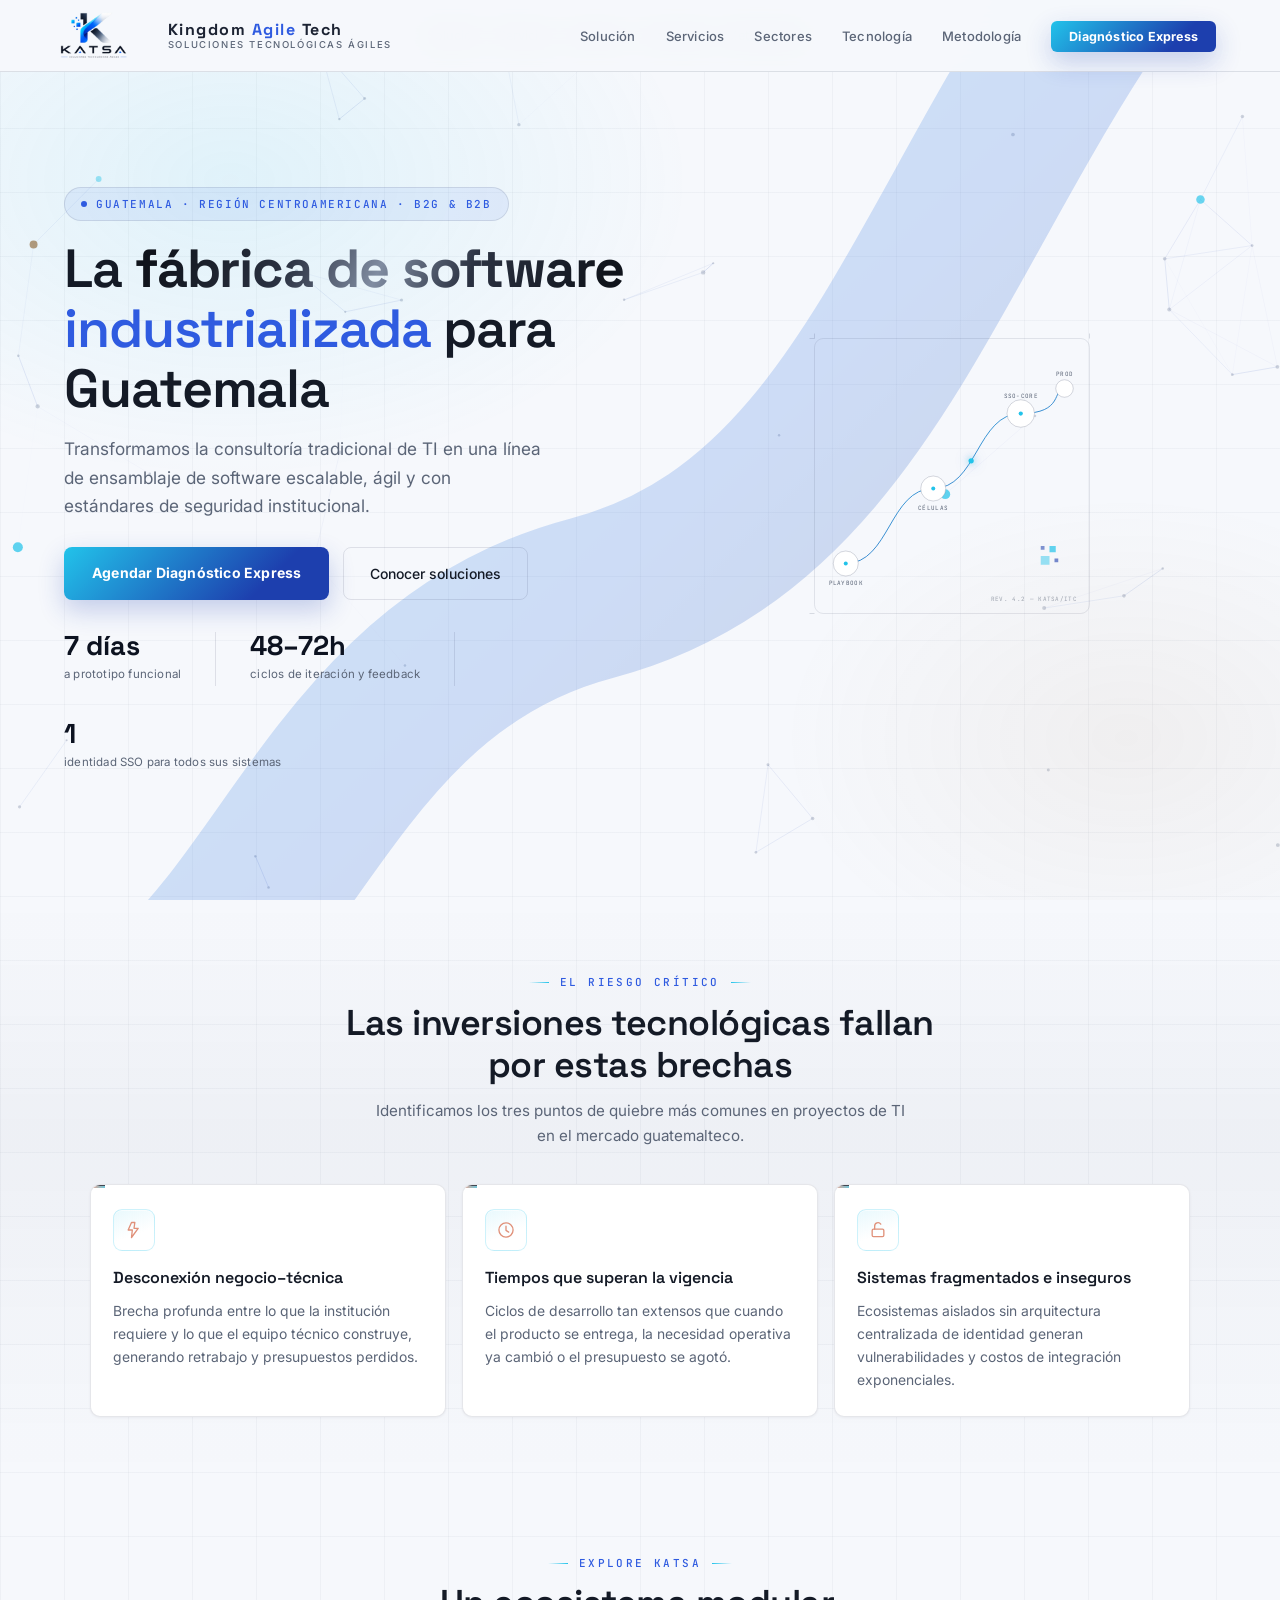
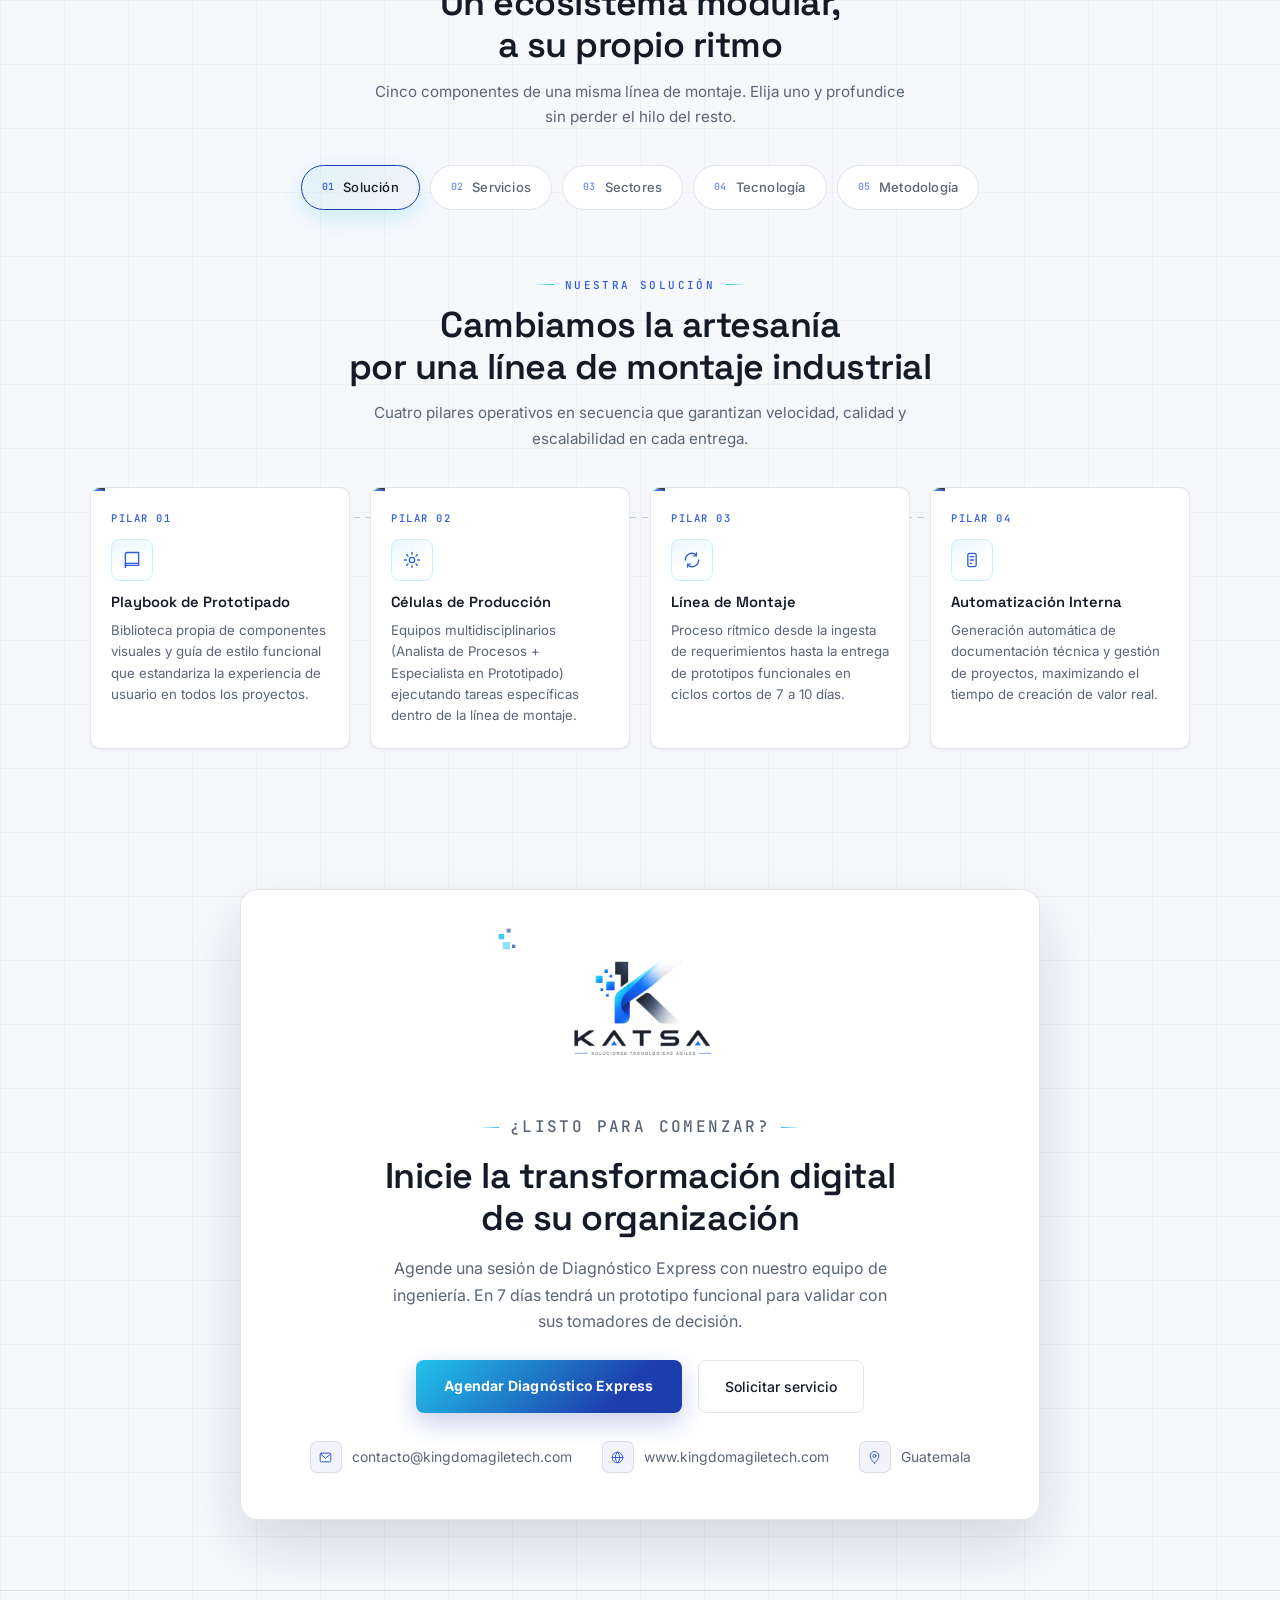
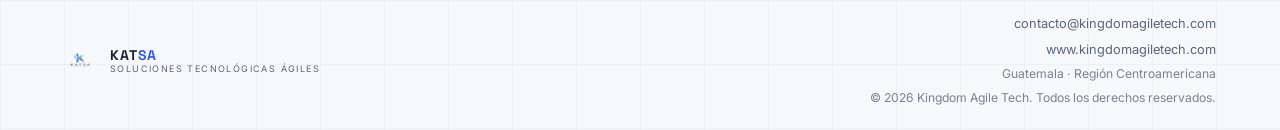
==== commit 1529305f: "Add files via upload" ====
--- a/files (3)/index.html
+++ b/files (3)/index.html
@@ -443,7 +443,7 @@
       </div>
       <div class="contact-item">
         <div class="contact-icon"><svg viewBox="0 0 24 24" stroke-width="1.6" stroke-linecap="round" stroke-linejoin="round"><path d="M12 21s7-6.4 7-11.5A7 7 0 0 0 5 9.5C5 14.6 12 21 12 21Z"/><circle cx="12" cy="9.5" r="2.4"/></svg></div>
-        <span>Sacatepéquez, Guatemala</span>
+        <span>Guatemala</span>
       </div>
     </div>
   </div>
